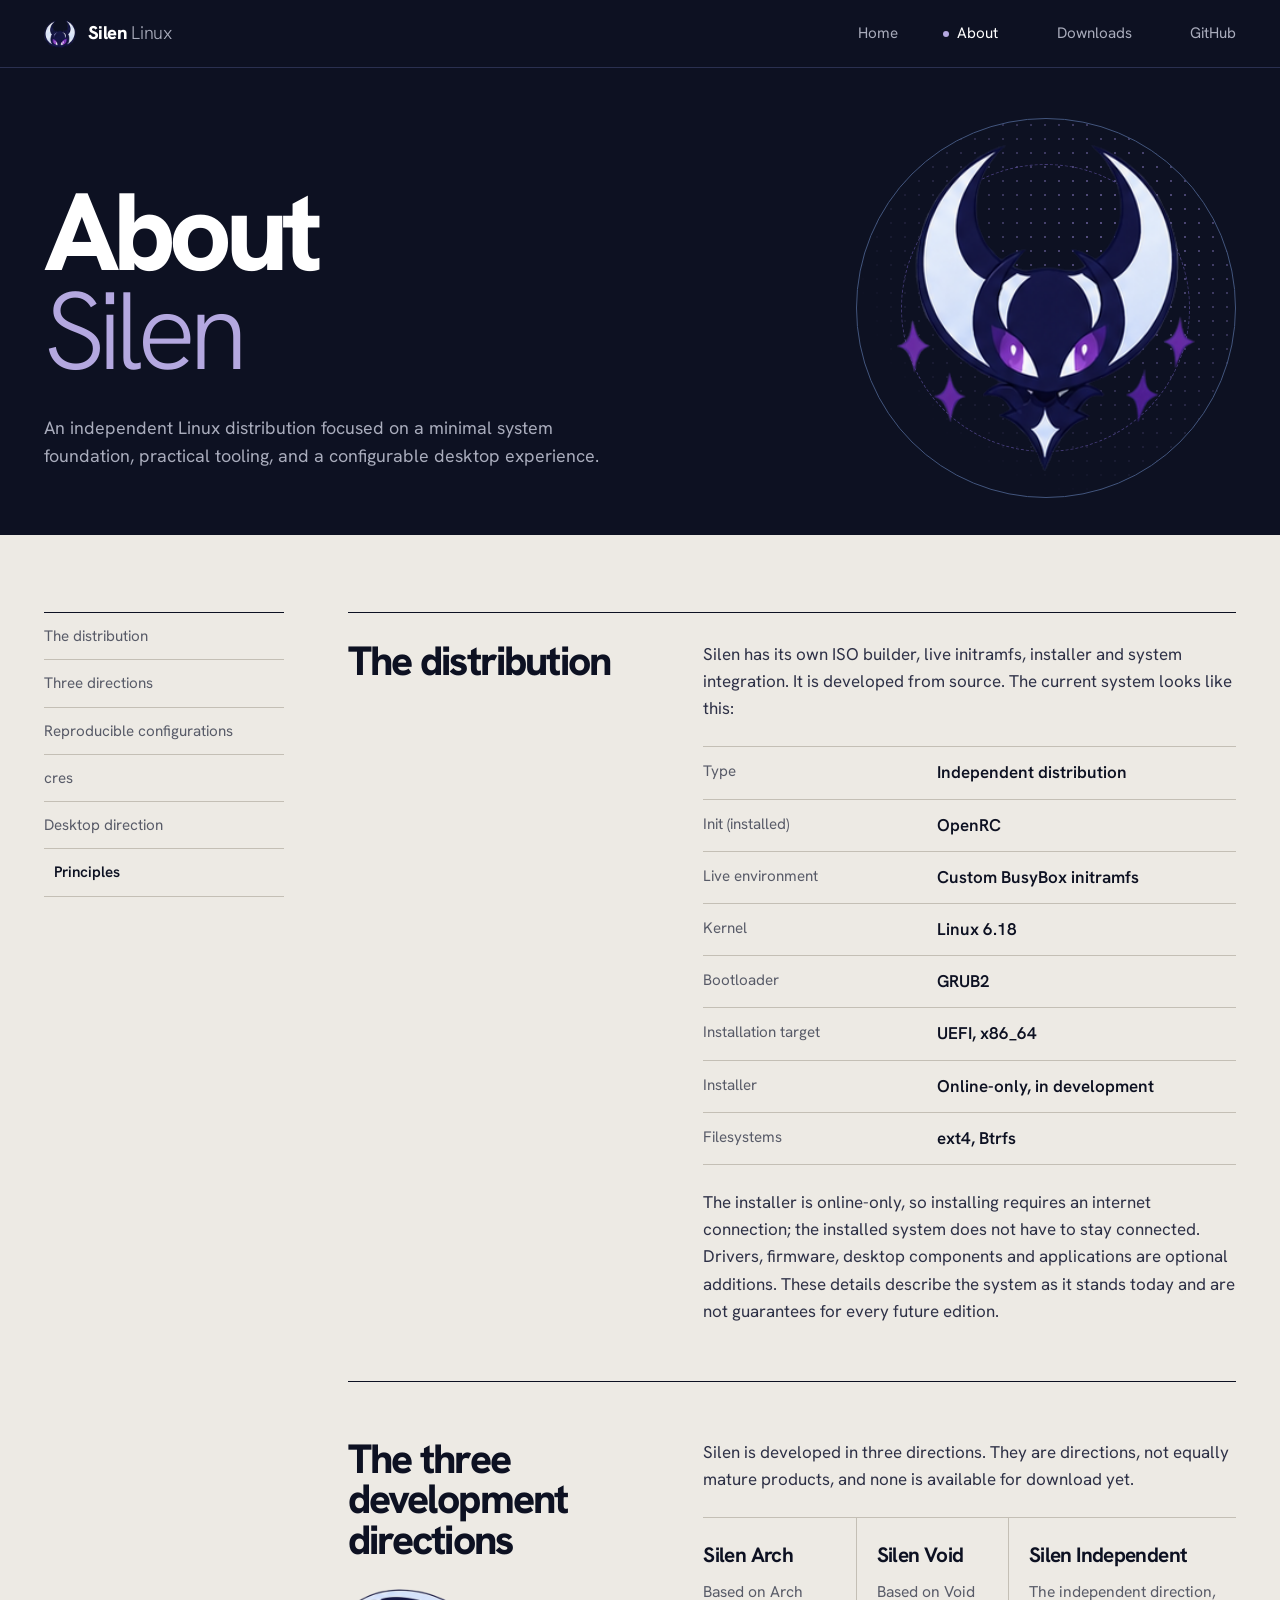
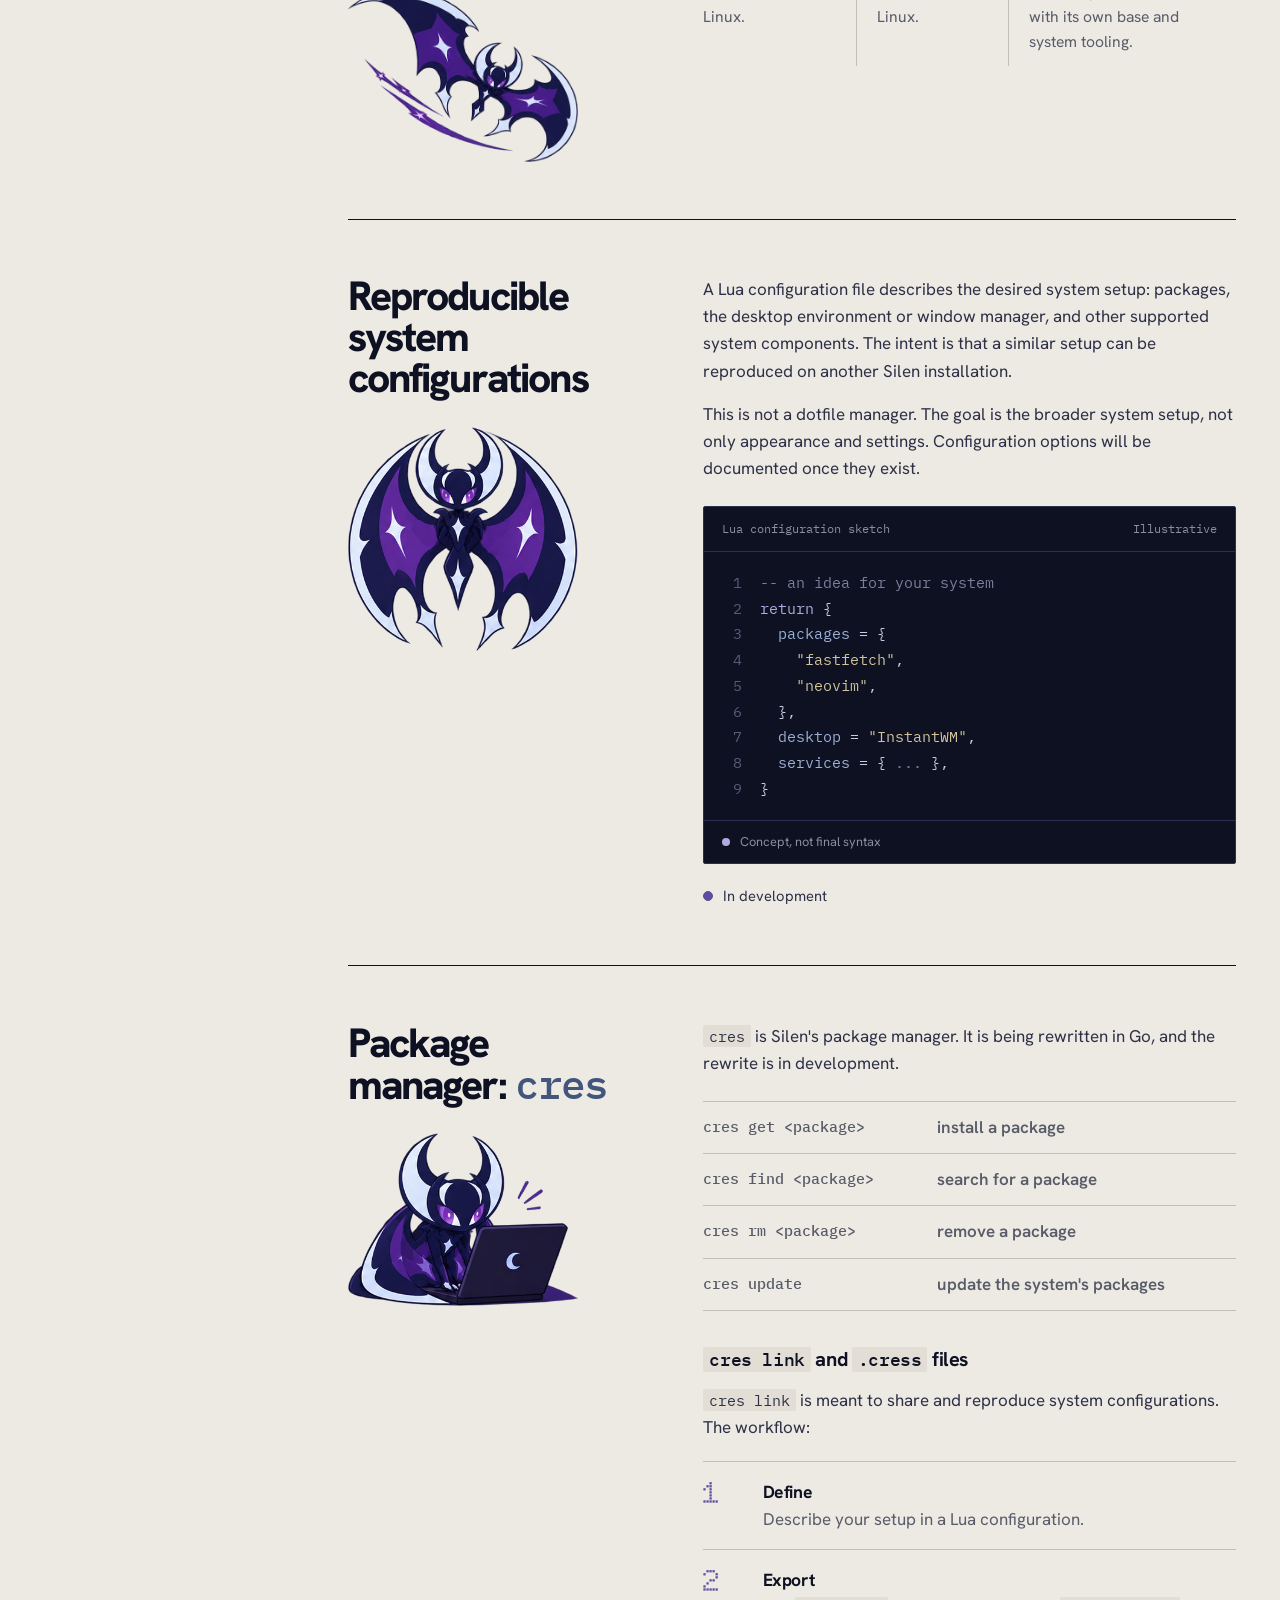
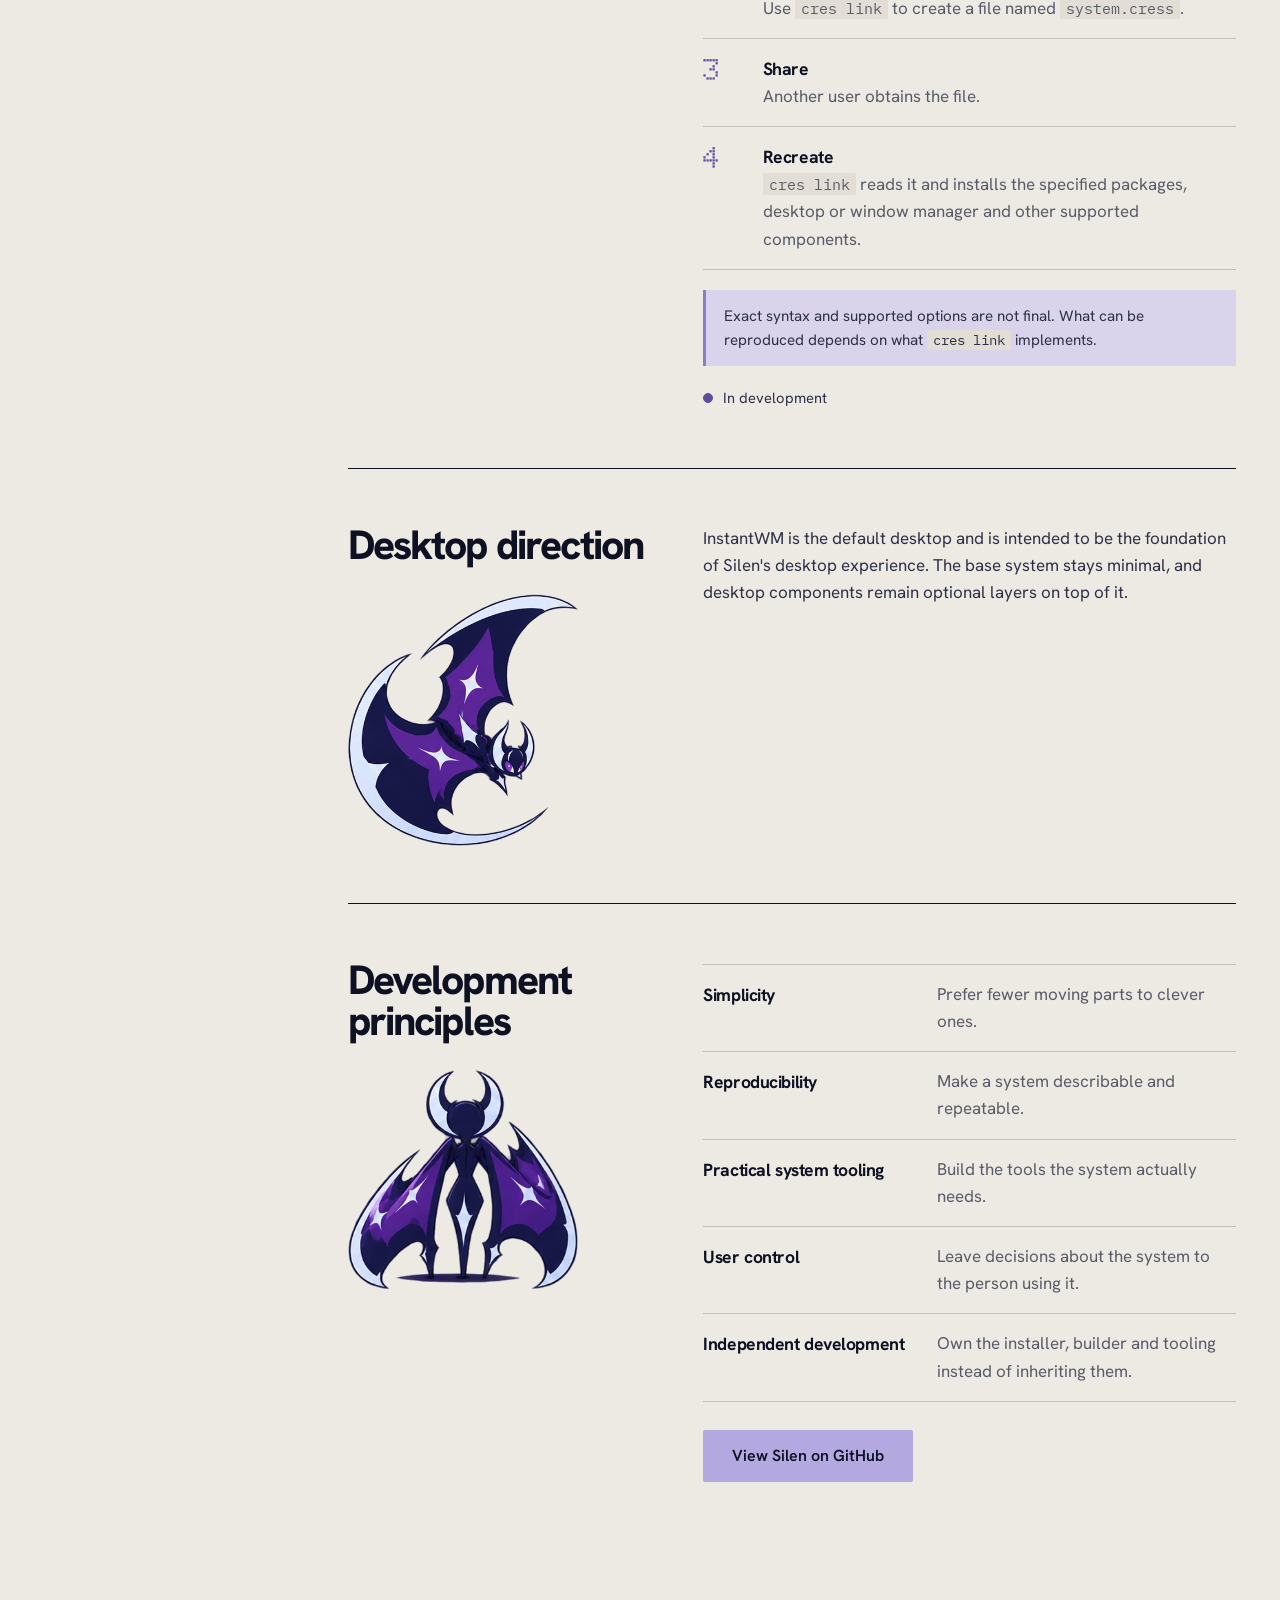
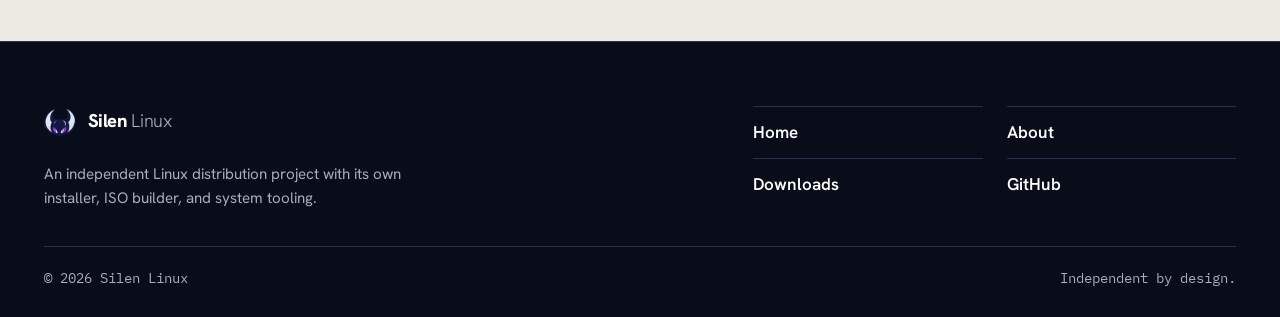
==== about.html @ 862bee8c "Initial commit: Silen Linux website" ====
<!DOCTYPE html>
<html lang="en">
<head>
<meta charset="utf-8">
<meta name="viewport" content="width=device-width, initial-scale=1">
<title>About: Silen Linux</title>
<meta name="description" content="About Silen Linux: an independent distribution with a minimal base, OpenRC, an online installer and the cres package manager.">
<meta name="theme-color" content="#0d1122">
<link rel="icon" type="image/png" href="assets/favicon.png">
<link rel="preload" href="assets/fonts/hanken-grotesk-latin-wght-normal.woff2" as="font" type="font/woff2" crossorigin>
<link rel="stylesheet" href="css/style.css">
</head>
<body>
<a class="skip" href="#main">Skip to content</a>
<header class="site-header">
  <div class="nav">
    <a class="brand" href="index.html"><img src="assets/mascots/logo.png" alt="" width="32" height="32"><span>Silen<span class="brand-light"> Linux</span></span></a>
    <nav aria-label="Main">
      <ul class="nav-links" id="nav-links">
        <li><a href="index.html">Home</a></li>
        <li><a href="about.html" aria-current="page">About</a></li>
        <li><a href="downloads.html">Downloads</a></li>
        <li><a href="https://github.com/Cgtlpa/SilenLinux" class="ext" target="_blank" rel="noopener noreferrer">GitHub</a></li>
      </ul>
    </nav>
    <button class="menu-btn" type="button" aria-expanded="false" aria-controls="nav-links" aria-label="Open main menu"><span></span><span></span><span></span></button>
  </div>
</header>
<main id="main" class="light">
  <div class="page-head on-dark">
    <div class="ph-grid">
      <div class="ph-copy">
        <h1>About<span>Silen</span></h1>
        <p>An independent Linux distribution focused on a minimal system foundation, practical tooling, and a configurable desktop experience.</p>
      </div>
      <div class="ph-art"><div class="moon" aria-hidden="true"><span class="moon-dots dotfield"></span><span class="moon-ring"></span><span class="moon-ring r2"></span></div><img src="assets/mascots/head.png" width="260" height="285" alt="Close-up of the Silen mascot surrounded by violet sparkles"></div>
    </div>
  </div>
  <div class="about-layout">
    <nav class="toc" aria-label="On this page">
      <a href="#distribution">The distribution</a><a href="#directions">Three directions</a><a href="#config">Reproducible configurations</a><a href="#cres">cres</a><a href="#desktop">Desktop direction</a><a href="#principles">Principles</a>
    </nav>
    <div class="article">
      <section id="distribution">
        <div class="sec-side"><h2>The distribution</h2></div>
        <div class="sec-body">
          <p>Silen has its own ISO builder, live initramfs, installer and system integration. It is developed from source. The current system looks like this:</p>
          <ul class="specs">
            <li><span>Type</span><span>Independent distribution</span></li>
            <li><span>Init (installed)</span><span>OpenRC</span></li>
            <li><span>Live environment</span><span>Custom BusyBox initramfs</span></li>
            <li><span>Kernel</span><span>Linux 6.18</span></li>
            <li><span>Bootloader</span><span>GRUB2</span></li>
            <li><span>Installation target</span><span>UEFI, x86_64</span></li>
            <li><span>Installer</span><span>Online-only, in development</span></li>
            <li><span>Filesystems</span><span>ext4, Btrfs</span></li>
          </ul>
          <p>The installer is online-only, so installing requires an internet connection; the installed system does not have to stay connected. Drivers, firmware, desktop components and applications are optional additions. These details describe the system as it stands today and are not guarantees for every future edition.</p>
        </div>
      </section>

      <section id="directions">
        <div class="sec-side"><h2>The three development directions</h2><img class="art" src="assets/mascots/slash.png" width="529" height="398" alt="" loading="lazy"></div>
        <div class="sec-body">
          <p>Silen is developed in three directions. They are directions, not equally mature products, and none is available for download yet.</p>
          <div class="dirs">
            <div><h3>Silen Arch</h3><p>Based on Arch Linux.</p></div>
            <div><h3>Silen Void</h3><p>Based on Void Linux.</p></div>
            <div><h3>Silen Independent</h3><p>The independent direction, with its own base and system tooling.</p></div>
          </div>
        </div>
      </section>

      <section id="config">
        <div class="sec-side"><h2>Reproducible system configurations</h2><img class="art" src="assets/mascots/center.png" width="381" height="372" alt="The Silen mascot with wings open, facing forward" loading="lazy"></div>
        <div class="sec-body">
          <p>A Lua configuration file describes the desired system setup: packages, the desktop environment or window manager, and other supported system components. The intent is that a similar setup can be reproduced on another Silen installation.</p>
          <p>This is not a dotfile manager. The goal is the broader system setup, not only appearance and settings. Configuration options will be documented once they exist.</p>
          <figure class="doc " aria-label="Illustrative Lua configuration sketch">
  <figcaption class="doc-cap"><span>Lua configuration sketch</span><span>Illustrative</span></figcaption>
  <pre class="doc-code" tabindex="0"><code><span class="l"><span class="c">-- an idea for your system</span></span><span class="l"><span class="k">return</span> <span class="p">{</span></span><span class="l">  <span class="key">packages</span> <span class="p">= {</span></span><span class="l">    <span class="s">"fastfetch"</span><span class="p">,</span></span><span class="l">    <span class="s">"neovim"</span><span class="p">,</span></span><span class="l">  <span class="p">},</span></span><span class="l">  <span class="key">desktop</span> <span class="p">=</span> <span class="s">"InstantWM"</span><span class="p">,</span></span><span class="l">  <span class="key">services</span> <span class="p">= {</span> <span class="c">...</span> <span class="p">},</span></span><span class="l"><span class="p">}</span></span></code></pre>
  <div class="doc-foot"><i></i>Concept, not final syntax</div>
</figure>
          <p class="status active"><i></i>In development</p>
        </div>
      </section>

      <section id="cres">
        <div class="sec-side"><h2>Package manager: <span class="mono">cres</span></h2><img class="art" src="assets/mascots/laptop.png" width="390" height="292" alt="The Silen mascot typing on a laptop" loading="lazy"></div>
        <div class="sec-body">
          <p><code>cres</code> is Silen's package manager. It is being rewritten in Go, and the rewrite is in development.</p>
          <ul class="specs">
            <li><code>cres get &lt;package&gt;</code><span>install a package</span></li>
            <li><code>cres find &lt;package&gt;</code><span>search for a package</span></li>
            <li><code>cres rm &lt;package&gt;</code><span>remove a package</span></li>
            <li><code>cres update</code><span>update the system's packages</span></li>
          </ul>
          <h3><code>cres link</code> and <code>.cress</code> files</h3>
          <p><code>cres link</code> is meant to share and reproduce system configurations. The workflow:</p>
          <ol class="steps">
            <li><strong>Define</strong><span>Describe your setup in a Lua configuration.</span></li>
            <li><strong>Export</strong><span>Use <code>cres link</code> to create a file named <code>system.cress</code>.</span></li>
            <li><strong>Share</strong><span>Another user obtains the file.</span></li>
            <li><strong>Recreate</strong><span><code>cres link</code> reads it and installs the specified packages, desktop or window manager and other supported components.</span></li>
          </ol>
          <p class="note">Exact syntax and supported options are not final. What can be reproduced depends on what <code>cres link</code> implements.</p>
          <p class="status active"><i></i>In development</p>
        </div>
      </section>

      <section id="desktop">
        <div class="sec-side"><h2>Desktop direction</h2><img class="art" src="assets/mascots/flying.png" width="411" height="451" alt="The Silen mascot in flight" loading="lazy"></div>
        <div class="sec-body">
          <p>InstantWM is the default desktop and is intended to be the foundation of Silen's desktop experience. The base system stays minimal, and desktop components remain optional layers on top of it.</p>
        </div>
      </section>

      <section id="principles">
        <div class="sec-side"><h2>Development principles</h2><img class="art" src="assets/mascots/standing.png" width="334" height="318" alt="The Silen mascot standing with wings folded" loading="lazy"></div>
        <div class="sec-body">
          <ul class="principles">
            <li><strong>Simplicity</strong><span>Prefer fewer moving parts to clever ones.</span></li>
            <li><strong>Reproducibility</strong><span>Make a system describable and repeatable.</span></li>
            <li><strong>Practical system tooling</strong><span>Build the tools the system actually needs.</span></li>
            <li><strong>User control</strong><span>Leave decisions about the system to the person using it.</span></li>
            <li><strong>Independent development</strong><span>Own the installer, builder and tooling instead of inheriting them.</span></li>
          </ul>
          <div class="actions"><a class="btn btn-solid" href="https://github.com/Cgtlpa/SilenLinux" target="_blank" rel="noopener noreferrer">View Silen on GitHub</a></div>
        </div>
      </section>
    </div>
  </div>
</main>
<footer class="site-footer">
  <div class="foot">
    <div class="foot-id"><a class="brand" href="index.html"><img src="assets/mascots/logo.png" alt="" width="32" height="32"><span>Silen<span class="brand-light"> Linux</span></span></a><p>An independent Linux distribution project with its own installer, ISO builder, and system tooling.</p></div>
    <ul class="foot-nav" aria-label="Footer"><li><a href="index.html">Home</a></li><li><a href="about.html">About</a></li><li><a href="downloads.html">Downloads</a></li><li><a href="https://github.com/Cgtlpa/SilenLinux" target="_blank" rel="noopener noreferrer">GitHub</a></li></ul>
  </div>
  <div class="copy"><span>&copy; <span id="year">2026</span> Silen Linux</span><span>Independent by design.</span></div>
</footer>
<script src="js/main.js"></script>
</body>
</html>
---- css/style.css ----
/* Silen Linux: design system
   Swiss grid, dot-matrix details, tonal lavender surfaces, calm spacing. */

@font-face{font-family:"Hanken Grotesk";src:url("../assets/fonts/hanken-grotesk-latin-wght-normal.woff2") format("woff2");font-weight:100 900;font-style:normal;font-display:swap}
@font-face{font-family:"Doto";src:url("../assets/fonts/doto-latin-wght-normal.woff2") format("woff2");font-weight:100 900;font-style:normal;font-display:swap}
@font-face{font-family:"IBM Plex Mono";src:url("../assets/fonts/ibm-plex-mono-latin-400-normal.woff2") format("woff2");font-weight:400;font-style:normal;font-display:swap}
@font-face{font-family:"IBM Plex Mono";src:url("../assets/fonts/ibm-plex-mono-latin-500-normal.woff2") format("woff2");font-weight:500;font-style:normal;font-display:swap}

:root{
  --navy:#0D1122;
  --navy-2:#151B35;
  --navy-3:#1E2650;
  --graphite:#22242C;
  --graphite-2:#2D303A;
  --paper:#EDEAE4;
  --paper-2:#E2DED6;
  --lav:#B4A8E0;
  --lav-mid:#8B7DC6;
  --lav-deep:#5B4E9C;
  --lav-tint:#D9D4EC;
  --blue:#8398BF;
  --blue-deep:#42557D;
  --sand:#D2C49E;
  --grey:#8B8E9B;
  --soft-dark:#A9ACBC;
  --soft-light:#585B68;
  --line-d:#2A3050;
  --line-l:#C4BFB5;
  --pad:clamp(20px,3.4vw,56px);
  --head-h:68px;
  --font:"Hanken Grotesk","Helvetica Neue",Helvetica,"Segoe UI",Arial,sans-serif;
  --mono:"IBM Plex Mono",ui-monospace,"SF Mono",Menlo,Consolas,monospace;
  --dot:"Doto","IBM Plex Mono",monospace;
  --r:2px;
}

*,*::before,*::after{box-sizing:border-box}
html{-webkit-text-size-adjust:100%;scroll-behavior:smooth;scroll-padding-top:calc(var(--head-h) + 16px)}
html.menu-open{overflow:hidden}
body{margin:0;background:var(--paper);color:var(--navy);font-family:var(--font);font-size:1.0625rem;line-height:1.6;overflow-x:hidden;-webkit-font-smoothing:antialiased}
img{display:block;max-width:100%;height:auto}
h1,h2,h3,p,ul,ol,dl,dd,figure{margin:0}
ul,ol{padding:0;list-style:none}
a{color:inherit}
code{font-family:var(--mono);font-size:.9em}
:focus-visible{outline:2px solid var(--lav-mid);outline-offset:3px}
.on-dark :focus-visible,.site-header :focus-visible,.site-footer :focus-visible{outline-color:var(--lav)}
.skip{position:absolute;left:var(--pad);top:-80px;background:var(--lav);color:var(--navy);padding:10px 16px;z-index:100;text-decoration:none;font-weight:600}
.skip:focus{top:12px}

/* Header */
.site-header{position:sticky;top:0;z-index:50;height:var(--head-h);background:var(--navy);color:#fff;border-bottom:1px solid var(--line-d)}
.nav{height:100%;display:flex;align-items:center;justify-content:space-between;padding-inline:var(--pad)}
.brand{display:inline-flex;align-items:center;gap:12px;text-decoration:none;font-weight:800;font-size:1.15rem;letter-spacing:-.02em;color:#fff}
.brand img{width:32px;height:32px}
.brand-light{font-weight:300;color:var(--soft-dark)}
.nav-links{display:flex;align-items:center;gap:clamp(28px,4.6vw,76px)}
.nav-links a{position:relative;display:inline-block;padding:8px 0;text-decoration:none;font-size:.95rem;color:var(--soft-dark);transition:color .2s}
.nav-links a:hover{color:#fff}
.nav-links a[aria-current="page"]{color:#fff}
.nav-links a[aria-current="page"]::before{content:"";position:absolute;left:-14px;top:50%;width:6px;height:6px;margin-top:-3px;border-radius:50%;background:var(--lav)}
.menu-btn{display:none;position:relative;width:48px;height:48px;margin-right:-12px;padding:0;border:0;background:none;color:#fff;cursor:pointer}
.menu-btn span{position:absolute;left:12px;right:12px;height:2px;background:currentColor;transition:transform .25s,opacity .2s,top .25s}
.menu-btn span:nth-child(1){top:16px}
.menu-btn span:nth-child(2){top:23px}
.menu-btn span:nth-child(3){top:30px}
.menu-open .menu-btn span:nth-child(1){top:23px;transform:rotate(45deg)}
.menu-open .menu-btn span:nth-child(2){opacity:0}
.menu-open .menu-btn span:nth-child(3){top:23px;transform:rotate(-45deg)}

/* Shared type and controls */
.wrap{padding-inline:var(--pad)}
.label{font-family:var(--mono);font-size:.8rem;letter-spacing:.02em;color:var(--soft-light)}
.on-dark .label{color:var(--soft-dark)}
.btn{display:inline-flex;align-items:center;justify-content:center;min-height:52px;padding:0 28px;border:1px solid transparent;border-radius:var(--r);font:600 1rem/1 var(--font);text-decoration:none;cursor:pointer;transition:background .2s,color .2s,border-color .2s}
.btn-solid{background:var(--lav);color:var(--navy)}
.btn-solid:hover{background:#fff}
.btn-line{border-color:var(--navy);color:var(--navy);background:transparent}
.btn-line:hover{background:var(--navy);color:#fff}
.on-dark .btn-line{border-color:var(--soft-dark);color:#fff}
.on-dark .btn-line:hover{background:#fff;color:var(--navy);border-color:#fff}
.btn[disabled]{cursor:not-allowed;border-color:var(--grey);color:var(--grey);background:transparent}
.link{display:inline-block;padding:14px 0;color:inherit;text-decoration:none;font-weight:600;background:linear-gradient(currentColor,currentColor) 0 calc(100% - 10px)/100% 1px no-repeat;transition:background-size .25s,color .2s}
.link:hover{background-size:0 1px;color:var(--lav)}
.light .link:hover{color:var(--lav-deep)}
.status{display:inline-flex;align-items:center;gap:10px;font-size:.92rem}
.status i{width:10px;height:10px;flex:none;border-radius:50%;border:1.5px solid currentColor}
.status.active i{background:var(--lav-deep);border-color:var(--lav-deep)}
.on-dark .status.active i{background:var(--lav);border-color:var(--lav)}
.dotfield{background-image:radial-gradient(currentColor 1.1px,transparent 1.4px);background-size:14px 14px}

/* Hero */
.hero{background:var(--navy);color:#fff;position:relative;overflow:hidden}
.hero-grid{display:grid;grid-template-columns:repeat(12,minmax(0,1fr));column-gap:24px;padding:clamp(36px,5vw,72px) var(--pad) clamp(28px,3vw,48px);min-height:calc(100svh - var(--head-h) - 150px)}
.hero-copy{grid-column:1 / span 7;grid-row:1;position:relative;z-index:2;align-self:center}
.hero-tag{display:flex;align-items:center;gap:12px;margin-bottom:clamp(20px,3vw,40px);font-family:var(--mono);font-size:.82rem;color:var(--soft-dark)}
.hero-tag .dot{width:8px;height:8px;border-radius:50%;background:var(--lav)}
.hero h1{font-weight:800;line-height:.9;letter-spacing:-.055em;font-size:clamp(2.35rem,11.2vw,3.6rem)}
.hero h1 span{display:block}
.h-b{font-weight:300;color:var(--lav)}
.h-c{color:#fff;margin-top:.05em}
.hero-lead{max-width:34rem;margin-top:clamp(22px,3vw,40px);font-size:clamp(1.05rem,1.4vw,1.25rem);line-height:1.55;color:var(--soft-dark)}
.hero-actions{display:flex;flex-wrap:wrap;align-items:center;gap:8px 32px;margin-top:clamp(22px,2.6vw,36px)}
.hero-art{grid-column:7 / span 6;grid-row:1;position:relative;align-self:center;display:grid;place-items:center;min-height:clamp(260px,38vw,600px)}
.moon{position:absolute;width:min(92%,640px);aspect-ratio:1;border-radius:50%;color:var(--lav-mid)}
.moon-dots{position:absolute;inset:0;border-radius:50%;opacity:.55;-webkit-mask-image:radial-gradient(circle at 70% 30%,#000 10%,transparent 72%);mask-image:radial-gradient(circle at 70% 30%,#000 10%,transparent 72%)}
.moon-ring{position:absolute;inset:0;border-radius:50%;border:1px solid var(--blue-deep)}
.moon-ring.r2{inset:12%;border-color:var(--lav-deep);border-style:dashed;opacity:.7}
.hero-mascot{position:relative;width:min(88%,610px);height:auto}
.hero-caption{position:absolute;right:0;bottom:0;text-align:right;font-family:var(--mono);font-size:.78rem;line-height:1.5;color:var(--soft-dark)}
.spec-strip{display:grid;grid-template-columns:repeat(3,minmax(0,1fr));margin:0 var(--pad);border-top:1px solid var(--line-d)}
.spec-strip div{padding:18px 16px 20px 0;border-bottom:1px solid var(--line-d)}
.spec-strip dt{font-family:var(--mono);font-size:.76rem;color:var(--grey)}
.spec-strip dd{margin-top:4px;font-size:clamp(1.15rem,1.9vw,1.6rem);font-weight:700;letter-spacing:-.025em}
.hero-note{padding:18px var(--pad) 28px;font-size:.92rem;color:var(--soft-dark)}

@media (min-width:900px){
  .hero h1{font-size:clamp(3.6rem,7.6vw,9.6rem)}
  .spec-strip{grid-template-columns:repeat(6,minmax(0,1fr))}
  .spec-strip div{border-bottom:0;padding:22px 16px 24px 0}
  .spec-strip div + div{padding-left:20px;border-left:1px solid var(--line-d)}
  .hero-note{padding-top:0}
}
@media (max-width:899px){
  .hero-grid{display:block;min-height:0}
  .hero-art{margin-top:28px;min-height:0;aspect-ratio:1 / .86}
  .hero-mascot{width:96%}
}
@media (prefers-reduced-motion:no-preference){
  .hero h1 span{animation:rise .9s cubic-bezier(.2,.7,.2,1) both}
  .h-b{animation-delay:.12s!important}
  .h-c{animation-delay:.24s!important}
  .hero-mascot{animation:settle 1.2s cubic-bezier(.2,.7,.2,1) .15s both}
  .moon{animation:fade 1.4s ease .1s both}
  @keyframes rise{from{opacity:0;transform:translateY(.25em)}to{opacity:1;transform:none}}
  @keyframes settle{from{opacity:0;transform:translateY(18px) rotate(-1.5deg)}to{opacity:1;transform:none}}
  @keyframes fade{from{opacity:0}to{opacity:1}}
}

/* Overview (asymmetric parts) */
.overview{padding:clamp(64px,9vw,140px) var(--pad) clamp(56px,7vw,110px)}
.ov-head{display:grid;grid-template-columns:repeat(12,minmax(0,1fr));column-gap:24px;row-gap:24px;align-items:end;margin-bottom:clamp(40px,6vw,88px)}
.ov-head h2{grid-column:1 / span 8;font-size:clamp(2.4rem,7vw,7.2rem);line-height:.92;letter-spacing:-.05em;font-weight:800}
.ov-head h2 em{display:block;font-style:normal;font-weight:300;color:var(--lav-deep)}
.ov-head p{grid-column:9 / span 4;max-width:28rem;color:var(--soft-light);font-size:1.05rem}
.parts{display:grid;grid-template-columns:repeat(12,minmax(0,1fr));gap:clamp(12px,1.4vw,20px)}
.part{position:relative;border-radius:var(--r);overflow:hidden}
.part h3{font-weight:800;letter-spacing:-.04em;line-height:1}
.part-tag{font-family:var(--mono);font-size:.8rem}

/* Foundation: open, ruled, on paper */
.p-foundation{grid-column:1 / span 8;display:grid;grid-template-columns:minmax(0,1.25fr) minmax(0,1fr);gap:24px;padding:28px 0 0;border-top:3px solid var(--navy)}
.p-foundation h3{font-size:clamp(2rem,4.4vw,4.4rem);margin:18px 0 20px}
.p-foundation p{color:var(--soft-light);max-width:30rem}
.p-foundation ul{margin-top:28px;border-top:1px solid var(--line-l)}
.p-foundation li{padding:10px 0;border-bottom:1px solid var(--line-l);font-weight:600;font-size:.98rem}
.p-foundation img{align-self:end;justify-self:end;width:min(100%,360px)}
/* OpenRC: deep navy, typographic */
.p-openrc{grid-column:9 / span 4;background:var(--navy);color:#fff;padding:28px;display:flex;flex-direction:column;justify-content:space-between;gap:36px;min-height:420px}
.p-openrc .part-tag{color:var(--soft-dark)}
.p-openrc .big{font-size:clamp(2.6rem,5.2vw,5.6rem);font-weight:800;letter-spacing:-.06em;line-height:.9;color:var(--lav)}
.p-openrc .big small{display:block;margin-top:14px;font-size:clamp(1rem,1.4vw,1.35rem);font-weight:300;letter-spacing:-.01em;color:#fff}
.p-openrc p{color:var(--soft-dark);font-size:.98rem}
.chips{display:flex;flex-wrap:wrap;gap:8px;margin-top:18px}
.chips span{padding:4px 10px;border:1px solid var(--line-d);border-radius:var(--r);font-family:var(--mono);font-size:.76rem;color:var(--soft-dark)}
/* cres: graphite, split */
.p-cres{grid-column:1 / -1;background:var(--graphite);color:#fff;display:grid;grid-template-columns:repeat(12,minmax(0,1fr));column-gap:24px;padding:clamp(24px,3.6vw,56px)}
.p-cres .cres-copy{grid-column:1 / span 5}
.p-cres .part-tag{color:var(--soft-dark)}
.p-cres .word{display:block;margin:18px 0 12px;font-family:var(--mono);font-weight:500;font-size:clamp(4rem,11vw,10.5rem);letter-spacing:-.07em;line-height:.85;color:var(--blue)}
.p-cres h3{font-size:clamp(1.4rem,2.2vw,2rem);letter-spacing:-.03em}
.p-cres p{margin-top:12px;color:var(--soft-dark);max-width:26rem}
.p-cres .cres-doc{grid-column:7 / span 6;align-self:end}
/* Lua: tonal lavender with code doc */
.p-lua{grid-column:1 / -1;background:var(--lav-tint);display:grid;grid-template-columns:repeat(12,minmax(0,1fr));column-gap:24px;row-gap:28px;padding:clamp(24px,3.6vw,56px);align-items:center}
.p-lua .lua-doc{grid-column:1 / span 6}
.p-lua .lua-copy{grid-column:8 / span 5;position:relative}
.p-lua .part-tag{color:var(--lav-deep)}
.p-lua h3{font-size:clamp(1.9rem,3.8vw,3.8rem);margin:16px 0 18px}
.p-lua p{color:#3C3F55}
.p-lua .fine{margin-top:20px;font-size:.88rem;color:var(--soft-light)}
.p-lua .actions{margin-top:20px}
/* InstantWM: paper-2, layered diagram */
.p-desktop{grid-column:1 / -1;background:var(--paper-2);border:1px solid var(--line-l);display:grid;grid-template-columns:repeat(12,minmax(0,1fr));column-gap:24px;row-gap:32px;padding:clamp(24px,3.6vw,56px)}
.p-desktop .dt-copy{grid-column:1 / span 7}
.p-desktop .part-tag{color:var(--soft-light)}
.p-desktop .word{display:block;margin:14px 0 22px;font-size:clamp(3rem,9.4vw,9.4rem);font-weight:800;letter-spacing:-.065em;line-height:.88}
.p-desktop .word span{font-weight:300;color:var(--blue-deep)}
.p-desktop p{max-width:32rem;color:var(--soft-light)}
.layers{grid-column:9 / span 4;align-self:end;display:grid;gap:8px;font-size:.88rem}
.layers div{padding:14px 16px;border-radius:var(--r)}
.layers .l-opt{border:1.5px dashed var(--blue-deep);color:var(--blue-deep);min-height:64px;display:flex;align-items:center}
.layers .l-wm{background:var(--blue-deep);color:#fff;min-height:84px;display:flex;align-items:center;font-weight:700;font-size:1.05rem}
.layers .l-base{background:var(--navy);color:#fff;min-height:120px;display:flex;align-items:flex-end}

@media (max-width:1000px){
  .ov-head h2{grid-column:1 / -1}
  .ov-head p{grid-column:1 / -1}
  .p-foundation,.p-openrc{grid-column:1 / -1}
  .p-openrc{min-height:0}
  .p-cres .cres-copy,.p-cres .cres-doc{grid-column:1 / -1}
  .p-cres .cres-doc{margin-top:32px}
  .p-lua .lua-doc,.p-lua .lua-copy{grid-column:1 / -1}
  .p-lua .lua-copy{order:-1}
  .p-desktop .dt-copy,.layers{grid-column:1 / -1}
}
@media (max-width:620px){
  .p-foundation{grid-template-columns:1fr}
  .p-foundation img{justify-self:center;width:min(78%,300px)}
}

/* Documentation previews (code, commands) */
.doc{background:var(--navy);color:#E8E9F2;border:1px solid var(--line-d);border-radius:var(--r);min-width:0}
.doc-cap{display:flex;flex-wrap:wrap;justify-content:space-between;gap:4px 16px;padding:12px 18px;border-bottom:1px solid var(--line-d);font-family:var(--mono);font-size:.76rem;color:var(--grey)}
.doc-code{margin:0;padding:18px 0;overflow-x:auto;counter-reset:ln;font-family:var(--mono);font-size:clamp(.78rem,2.9vw,.92rem);line-height:1.75;tab-size:2}
.doc-code code{display:block;font-size:inherit;min-width:max-content}
.doc-code .l{display:block;position:relative;padding:0 18px 0 56px;white-space:pre}
.doc-code .l::before{counter-increment:ln;content:counter(ln);position:absolute;left:0;width:38px;text-align:right;color:#565B7A;user-select:none}
.c{color:#7A7F9C}.k{color:var(--lav)}.key{color:#9DB0D6}.s{color:var(--sand)}.p{color:#C9CBE0}
.doc-foot{display:flex;align-items:center;gap:10px;padding:11px 18px;border-top:1px solid var(--line-d);font-size:.8rem;color:var(--grey)}
.doc-foot i{width:8px;height:8px;border-radius:50%;background:var(--lav)}
.cmds{counter-reset:ln;font-family:var(--mono);font-size:clamp(.8rem,2.9vw,.92rem)}
.cmds li{counter-increment:ln;display:grid;grid-template-columns:2.2rem minmax(0,1.25fr) minmax(0,1fr);gap:4px 14px;padding:13px 18px;border-bottom:1px solid var(--line-d);line-height:1.5}
.cmds li:last-child{border-bottom:0}
.cmds li::before{content:counter(ln);color:#565B7A;text-align:right}
.cmds .cmd{color:#fff;overflow-wrap:anywhere}
.cmds .cmd b{font-weight:500;color:var(--blue)}
.cmds .cmd em{font-style:normal;color:var(--sand)}
.cmds .what{color:var(--grey);font-family:var(--font)}
@media (max-width:520px){
  .cmds li{grid-template-columns:2rem minmax(0,1fr)}
  .cmds .what{grid-column:2}
}

/* Roadmap */
.roadmap{padding:clamp(60px,8vw,128px) var(--pad);border-top:1px solid var(--line-l)}
.rm-head{display:grid;grid-template-columns:repeat(12,minmax(0,1fr));column-gap:24px;row-gap:20px;align-items:end;margin-bottom:clamp(32px,5vw,72px)}
.rm-head h2{grid-column:1 / span 7;font-size:clamp(2.6rem,7.4vw,7.6rem);line-height:.9;letter-spacing:-.055em;font-weight:800}
.rm-head p{grid-column:9 / span 4;color:var(--soft-light)}
.road{border-top:1px solid var(--navy)}
.road-item{display:grid;grid-template-columns:repeat(12,minmax(0,1fr));column-gap:24px;row-gap:12px;align-items:start;padding:clamp(22px,3vw,40px) 0;border-bottom:1px solid var(--line-l)}
.road-n{grid-column:1 / span 2;font-family:var(--dot);font-weight:700;font-size:clamp(3rem,7.5vw,7rem);line-height:.8;color:var(--lav-deep)}
.road-main{grid-column:3 / span 5}
.road-main h3{font-size:clamp(1.5rem,2.8vw,2.7rem);letter-spacing:-.04em;line-height:1.02;font-weight:800;margin-bottom:14px}
.road-main h3 code{font-weight:500;letter-spacing:-.04em}
.road-text{grid-column:9 / span 4;color:var(--soft-light)}
.road-text a{display:inline-block;margin-top:10px;font-weight:600;color:var(--navy)}
.road-item:nth-child(even) .road-main{grid-column:4 / span 5}
.road-item:nth-child(even) .road-n{grid-column:2 / span 2}
@media (max-width:900px){
  .rm-head h2,.rm-head p{grid-column:1 / -1}
  .road-n{grid-column:1 / span 3!important;font-size:clamp(2.6rem,12vw,4.5rem)}
  .road-main{grid-column:4 / -1!important}
  .road-text{grid-column:4 / -1}
}

/* Closing */
.closing{background:var(--navy);color:#fff;position:relative;overflow:hidden}
.closing-grid{display:grid;grid-template-columns:repeat(12,minmax(0,1fr));column-gap:24px;padding:clamp(64px,9vw,140px) var(--pad) 0;align-items:end}
.closing-copy{grid-column:1 / span 8;padding-bottom:clamp(48px,7vw,110px);position:relative;z-index:2}
.closing h2{font-size:clamp(2.5rem,6.2vw,6.8rem);line-height:.92;letter-spacing:-.055em;font-weight:800}
.closing h2 span{display:block;font-weight:300;color:var(--lav)}
.closing-copy p{max-width:32rem;margin-top:clamp(20px,2.6vw,36px);color:var(--soft-dark);font-size:1.1rem}
.closing-actions{display:flex;flex-wrap:wrap;align-items:center;gap:8px 32px;margin-top:28px}
.closing-art{grid-column:9 / span 4;position:relative;display:grid;place-items:end center}
.closing-art .dotfield{position:absolute;left:-10%;right:-10%;bottom:0;height:78%;color:var(--lav-mid);opacity:.5;border-radius:50% 50% 0 0;-webkit-mask-image:radial-gradient(ellipse at 50% 100%,#000 20%,transparent 72%);mask-image:radial-gradient(ellipse at 50% 100%,#000 20%,transparent 72%)}
.closing-art img{position:relative;width:min(100%,330px)}
.closing-stamp{position:absolute;right:var(--pad);top:clamp(24px,3vw,44px);font-family:var(--dot);font-weight:600;font-size:1.05rem;color:var(--lav-mid);text-align:right;line-height:1.2}
@media (max-width:900px){
  .closing-copy,.closing-art{grid-column:1 / -1}
  .closing-art{margin-top:8px}
  .closing-stamp{display:none}
}

/* Footer */
.site-footer{background:#090C19;color:var(--soft-dark);border-top:1px solid var(--line-d)}
.foot{display:grid;grid-template-columns:repeat(12,minmax(0,1fr));column-gap:24px;row-gap:32px;padding:clamp(40px,5vw,72px) var(--pad) 36px}
.foot-id{grid-column:1 / span 5}
.foot-id p{margin-top:16px;max-width:26rem;font-size:.95rem}
.foot-nav{grid-column:8 / span 5;display:grid;grid-template-columns:repeat(2,minmax(0,1fr));gap:0 24px;align-content:start}
.foot-nav li{border-top:1px solid var(--line-d)}
.foot-nav a{display:block;padding:12px 0;text-decoration:none;color:#fff;font-weight:600}
.foot-nav a:hover{color:var(--lav)}
.copy{display:flex;flex-wrap:wrap;justify-content:space-between;gap:8px 24px;margin:0 var(--pad);padding:20px 0 28px;border-top:1px solid var(--line-d);font-size:.86rem;font-family:var(--mono)}
@media (max-width:900px){
  .foot-id,.foot-nav{grid-column:1 / -1}
}

/* Page heads (About, Downloads) */
.page-head{background:var(--navy);color:#fff;position:relative;overflow:hidden}
.ph-grid{display:grid;grid-template-columns:repeat(12,minmax(0,1fr));column-gap:24px;row-gap:28px;align-items:end;padding:clamp(40px,6vw,96px) var(--pad) clamp(36px,5vw,72px)}
.ph-copy{grid-column:1 / span 8;position:relative;z-index:2}
.ph-copy h1{font-size:clamp(2.7rem,10.4vw,3.4rem);line-height:.9;letter-spacing:-.06em;font-weight:800}
.ph-copy h1 span{display:block;font-weight:300;color:var(--lav)}
.ph-copy p{max-width:36rem;margin-top:clamp(20px,2.6vw,36px);color:var(--soft-dark);font-size:clamp(1.05rem,1.4vw,1.25rem)}
.ph-art{grid-column:9 / span 4;position:relative;display:grid;place-items:center;min-height:240px}
.ph-art .moon{width:min(100%,380px)}
.ph-art img{position:relative;width:min(78%,300px)}
@media (min-width:900px){.ph-copy h1{font-size:clamp(3.4rem,8.6vw,9rem)}}
@media (max-width:900px){
  .ph-copy,.ph-art{grid-column:1 / -1}
  .ph-art{min-height:0;justify-items:end}
  .ph-art .moon{display:none}
  .ph-art img{width:min(46%,210px)}
}

/* About */
.about-layout{display:grid;grid-template-columns:minmax(190px,240px) minmax(0,1fr);gap:clamp(24px,5vw,96px);padding:clamp(40px,6vw,96px) var(--pad) clamp(56px,8vw,120px)}
.toc{position:sticky;top:calc(var(--head-h) + 28px);align-self:start;border-top:1px solid var(--navy)}
.toc a{display:block;padding:11px 0;border-bottom:1px solid var(--line-l);text-decoration:none;font-size:.95rem;color:var(--soft-light);transition:color .2s,padding .2s}
.toc a:hover,.toc a.on{color:var(--navy);padding-left:10px;font-weight:600}
.article section{display:grid;grid-template-columns:minmax(0,4fr) minmax(0,7fr);column-gap:clamp(24px,4vw,72px);row-gap:20px;padding:clamp(32px,4.4vw,64px) 0;border-top:1px solid var(--navy)}
.article section:first-child{padding-top:28px}
.sec-side{display:flex;flex-direction:column;gap:28px}
.article h2{font-size:clamp(1.8rem,3.2vw,3.2rem);line-height:1;letter-spacing:-.045em;font-weight:800}
.article h2 .mono{font-family:var(--mono);font-weight:500;letter-spacing:-.05em;color:var(--blue-deep)}
.article h3{font-size:1.25rem;letter-spacing:-.02em;margin:32px 0 12px}
.article h3 code{font-weight:500}
.sec-body{min-width:0}
.sec-body > p{max-width:42rem;color:#2D3046}
.sec-body > p + p{margin-top:16px}
.article .art{width:min(100%,230px)}
.article code{background:var(--paper-2);padding:1px 6px;border-radius:var(--r)}
.specs{margin:24px 0;border-top:1px solid var(--line-l)}
.specs li{display:grid;grid-template-columns:minmax(0,5fr) minmax(0,7fr);gap:6px 20px;padding:12px 0;border-bottom:1px solid var(--line-l)}
.specs li > :first-child{color:var(--soft-light);font-size:.95rem}
.specs li > :last-child{font-weight:600}
.specs code{background:none;padding:0;font-weight:500;color:var(--navy)}
.specs li > code + span{font-weight:400;color:var(--soft-light)}
.dirs{display:grid;grid-template-columns:1fr 1fr 1.5fr;margin-top:24px;border-top:1px solid var(--line-l)}
.dirs div{padding:20px 20px 12px 0}
.dirs div + div{padding-left:20px;border-left:1px solid var(--line-l)}
.dirs h3{margin:0 0 8px;font-size:1.3rem;letter-spacing:-.03em}
.dirs p{color:var(--soft-light);font-size:.98rem}
.steps{counter-reset:st;margin:20px 0;border-top:1px solid var(--line-l)}
.steps li{counter-increment:st;display:grid;grid-template-columns:3.2rem minmax(0,1fr);column-gap:8px;padding:16px 0;border-bottom:1px solid var(--line-l)}
.steps li::before{content:counter(st);grid-row:1 / span 2;font-family:var(--dot);font-weight:700;font-size:1.9rem;line-height:1;color:var(--lav-deep)}
.steps strong{font-size:1.1rem;letter-spacing:-.02em}
.steps span{color:var(--soft-light)}
.note{padding:14px 18px;border-left:3px solid var(--lav-mid);background:var(--lav-tint);color:#2D3046;font-size:.95rem}
.sec-body .status{margin-top:20px}
.sec-body .doc{margin:24px 0 0;background:var(--navy)}
.sec-body .doc code{background:none;padding:0;color:inherit}
.principles{margin-top:4px;border-top:1px solid var(--line-l)}
.principles li{display:grid;grid-template-columns:minmax(0,5fr) minmax(0,7fr);gap:4px 20px;padding:16px 0;border-bottom:1px solid var(--line-l)}
.principles strong{font-size:1.1rem;letter-spacing:-.025em}
.principles span{color:var(--soft-light)}
.actions{margin-top:28px}
@media (max-width:1000px){
  .about-layout{grid-template-columns:1fr}
  .toc{position:static;display:flex;flex-wrap:wrap;gap:0 22px;border-top:0}
  .toc a{padding:8px 0;border-bottom:0;text-decoration:underline;text-underline-offset:4px}
  .toc a:hover,.toc a.on{padding-left:0}
  .article section{grid-template-columns:1fr}
  .sec-side{flex-direction:row;align-items:flex-end;justify-content:space-between}
  .article .art{width:min(36%,150px);flex:none}
}
@media (max-width:620px){
  .specs li,.principles li{grid-template-columns:1fr}
  .dirs{grid-template-columns:1fr}
  .dirs div,.dirs div + div{padding:16px 0;border-left:0;border-bottom:1px solid var(--line-l)}
}

/* Downloads */
.dl{padding:clamp(40px,6vw,96px) var(--pad) clamp(56px,8vw,120px)}
.featured{display:grid;grid-template-columns:repeat(12,minmax(0,1fr));background:var(--graphite);color:#fff;border-radius:var(--r);overflow:hidden}
.featured-main{grid-column:1 / span 7;padding:clamp(24px,4vw,64px)}
.featured .label{color:var(--soft-dark)}
.featured h2{margin:16px 0 8px;font-size:clamp(2.4rem,6vw,6rem);line-height:.92;letter-spacing:-.055em;font-weight:800}
.base{font-family:var(--mono);font-size:.85rem;color:var(--blue)}
.featured-main > p{max-width:30rem;margin-top:20px;color:var(--soft-dark)}
.featured .specs{border-color:var(--graphite-2)}
.featured .specs li{border-color:var(--graphite-2)}
.featured .specs li > :first-child{color:var(--grey)}
.featured-action{display:flex;flex-wrap:wrap;align-items:center;gap:14px 24px;margin-top:28px}
.status-label{display:inline-flex;align-items:center;gap:10px;font-size:.92rem}
.status-label::before{content:"";width:10px;height:10px;border-radius:50%;border:1.5px solid currentColor}
.featured-art{grid-column:8 / span 5;position:relative;display:grid;place-items:center;background:var(--navy-2);padding:32px}
.featured-art .moon{width:min(88%,420px)}
.featured-art img{position:relative;width:min(80%,340px)}
.others-head{display:grid;grid-template-columns:repeat(12,minmax(0,1fr));column-gap:24px;row-gap:8px;margin:clamp(48px,7vw,104px) 0 28px;align-items:end}
.others-head h2{grid-column:1 / span 6;font-size:clamp(2rem,4.6vw,4.4rem);line-height:.95;letter-spacing:-.05em;font-weight:800}
.others-head p{grid-column:8 / span 5;color:var(--soft-light)}
.others{border-top:1px solid var(--navy)}
.edition{display:grid;grid-template-columns:repeat(12,minmax(0,1fr));column-gap:24px;row-gap:14px;align-items:center;padding:clamp(22px,3vw,36px) 0;border-bottom:1px solid var(--line-l)}
.edition > div:first-child{grid-column:1 / span 4}
.edition h3{font-size:clamp(1.6rem,2.8vw,2.6rem);letter-spacing:-.04em;line-height:1;font-weight:800;margin-bottom:6px}
.edition .base{color:var(--blue-deep)}
.edition > p{grid-column:5 / span 3;color:var(--soft-light)}
.edition .status-label{grid-column:8 / span 2;color:var(--soft-light)}
.edition .btn{grid-column:10 / span 3;justify-self:end}
.dl-note{display:grid;grid-template-columns:auto minmax(0,1fr) auto;gap:20px 32px;align-items:center;margin-top:clamp(40px,6vw,88px);padding:24px 0;border-top:1px solid var(--navy);border-bottom:1px solid var(--line-l)}
.dl-note img{width:96px}
.dl-note p{font-size:1.1rem;font-weight:600;letter-spacing:-.015em}
@media (max-width:1000px){
  .featured-main,.featured-art{grid-column:1 / -1}
  .featured-art{order:-1;padding:24px;min-height:230px}
  .featured-art img{width:min(52%,240px)}
  .edition > div:first-child,.edition > p,.edition .status-label,.edition .btn{grid-column:1 / -1;justify-self:start}
  .others-head h2,.others-head p{grid-column:1 / -1}
}
@media (max-width:620px){
  .dl-note{grid-template-columns:1fr}
  .dl-note img{width:80px}
}

@media (prefers-reduced-motion:reduce){
  html{scroll-behavior:auto}
  *{transition:none!important}
}

/* Mobile navigation */
@media (max-width:760px){
  .menu-btn{display:block}
  .js .nav-links{position:fixed;left:0;right:0;top:var(--head-h);bottom:0;z-index:40;flex-direction:column;align-items:stretch;gap:0;padding:8px var(--pad) calc(24px + env(safe-area-inset-bottom));background:var(--navy);overflow-y:auto;overscroll-behavior:contain;opacity:0;visibility:hidden;transform:translateY(-8px);transition:opacity .22s,transform .22s,visibility 0s .22s}
  .js.menu-open .nav-links{opacity:1;visibility:visible;transform:none;transition:opacity .22s,transform .22s}
  .js .nav-links li{border-bottom:1px solid var(--line-d)}
  .js .nav-links a{display:flex;align-items:center;min-height:64px;padding:12px 0;font-size:1.9rem;font-weight:800;letter-spacing:-.04em;color:#fff}
  .js .nav-links a[aria-current="page"]{color:var(--lav)}
  .js .nav-links a[aria-current="page"]::before{display:none}
  .js   html:not(.js) .nav{height:auto;flex-wrap:wrap;padding-block:12px}
  html:not(.js) .site-header{height:auto}
  html:not(.js) .nav-links{width:100%;flex-wrap:wrap;gap:4px 20px;margin-top:8px}
}
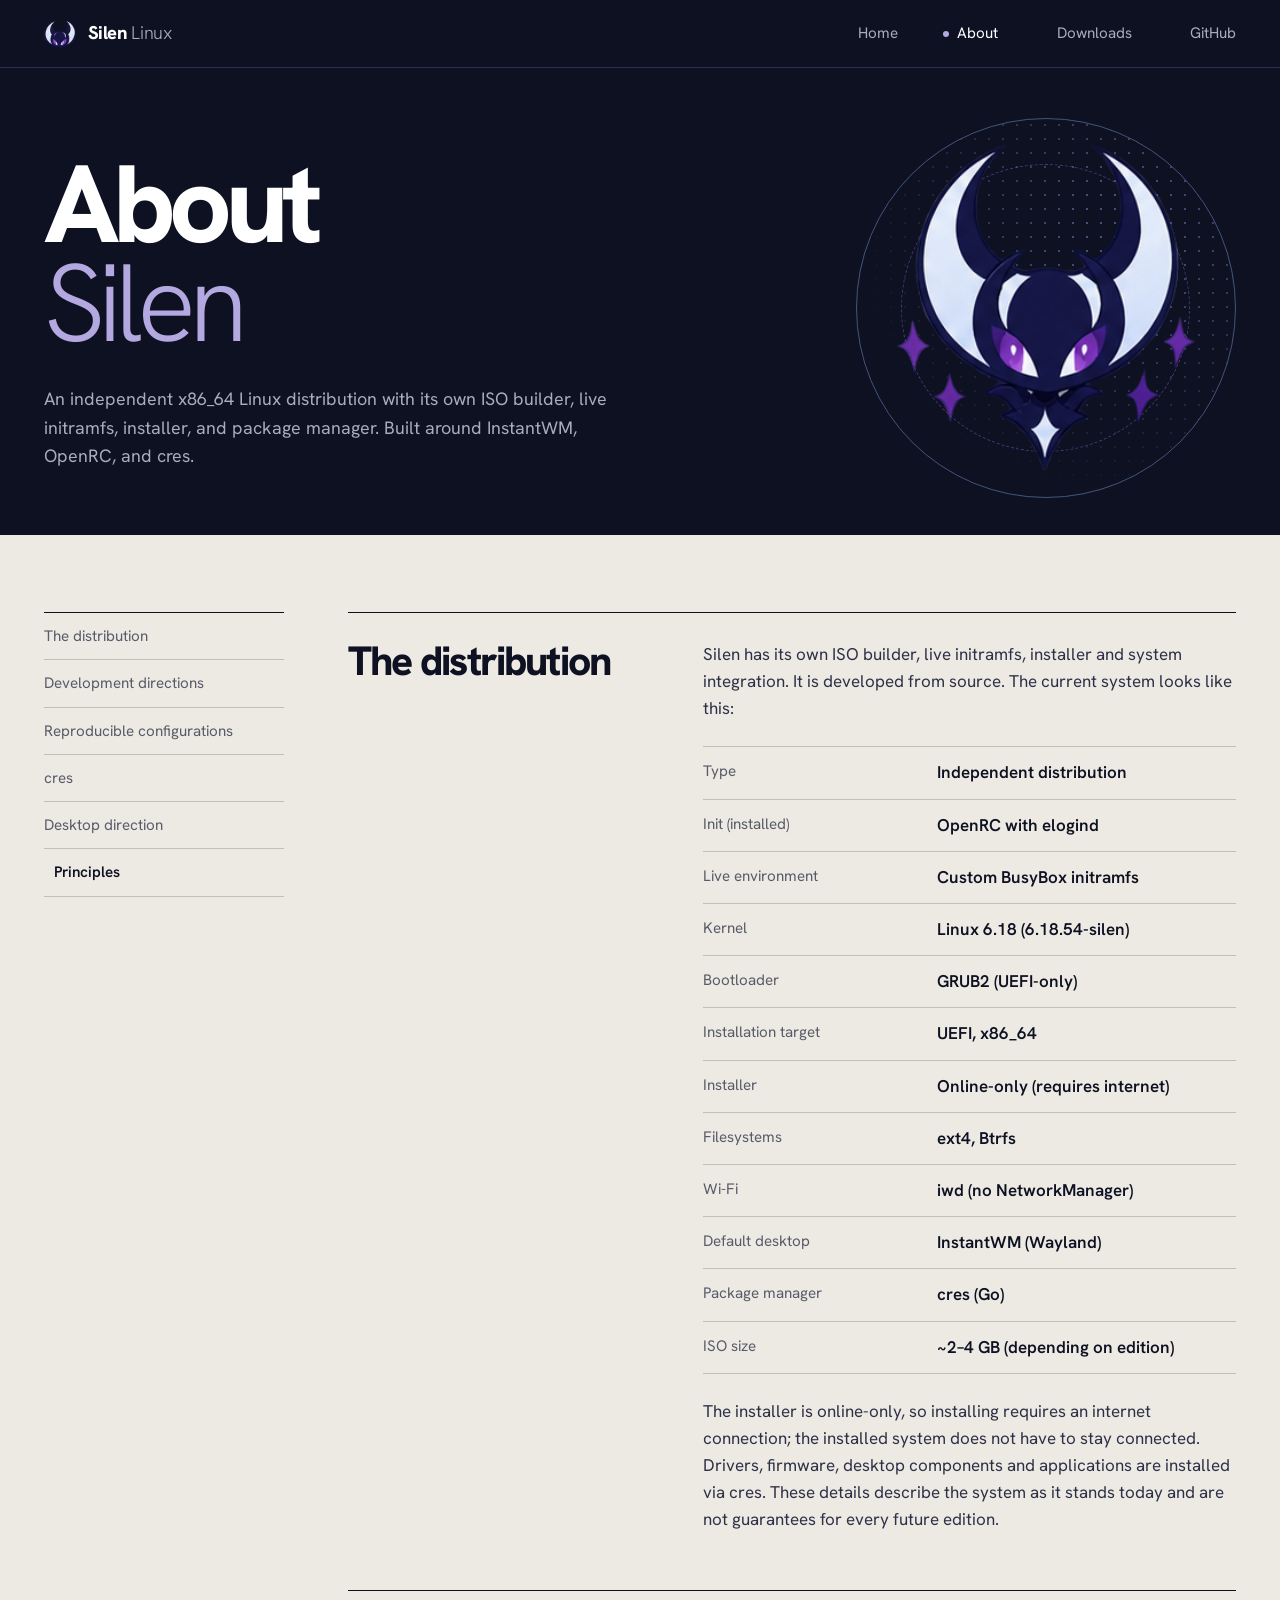
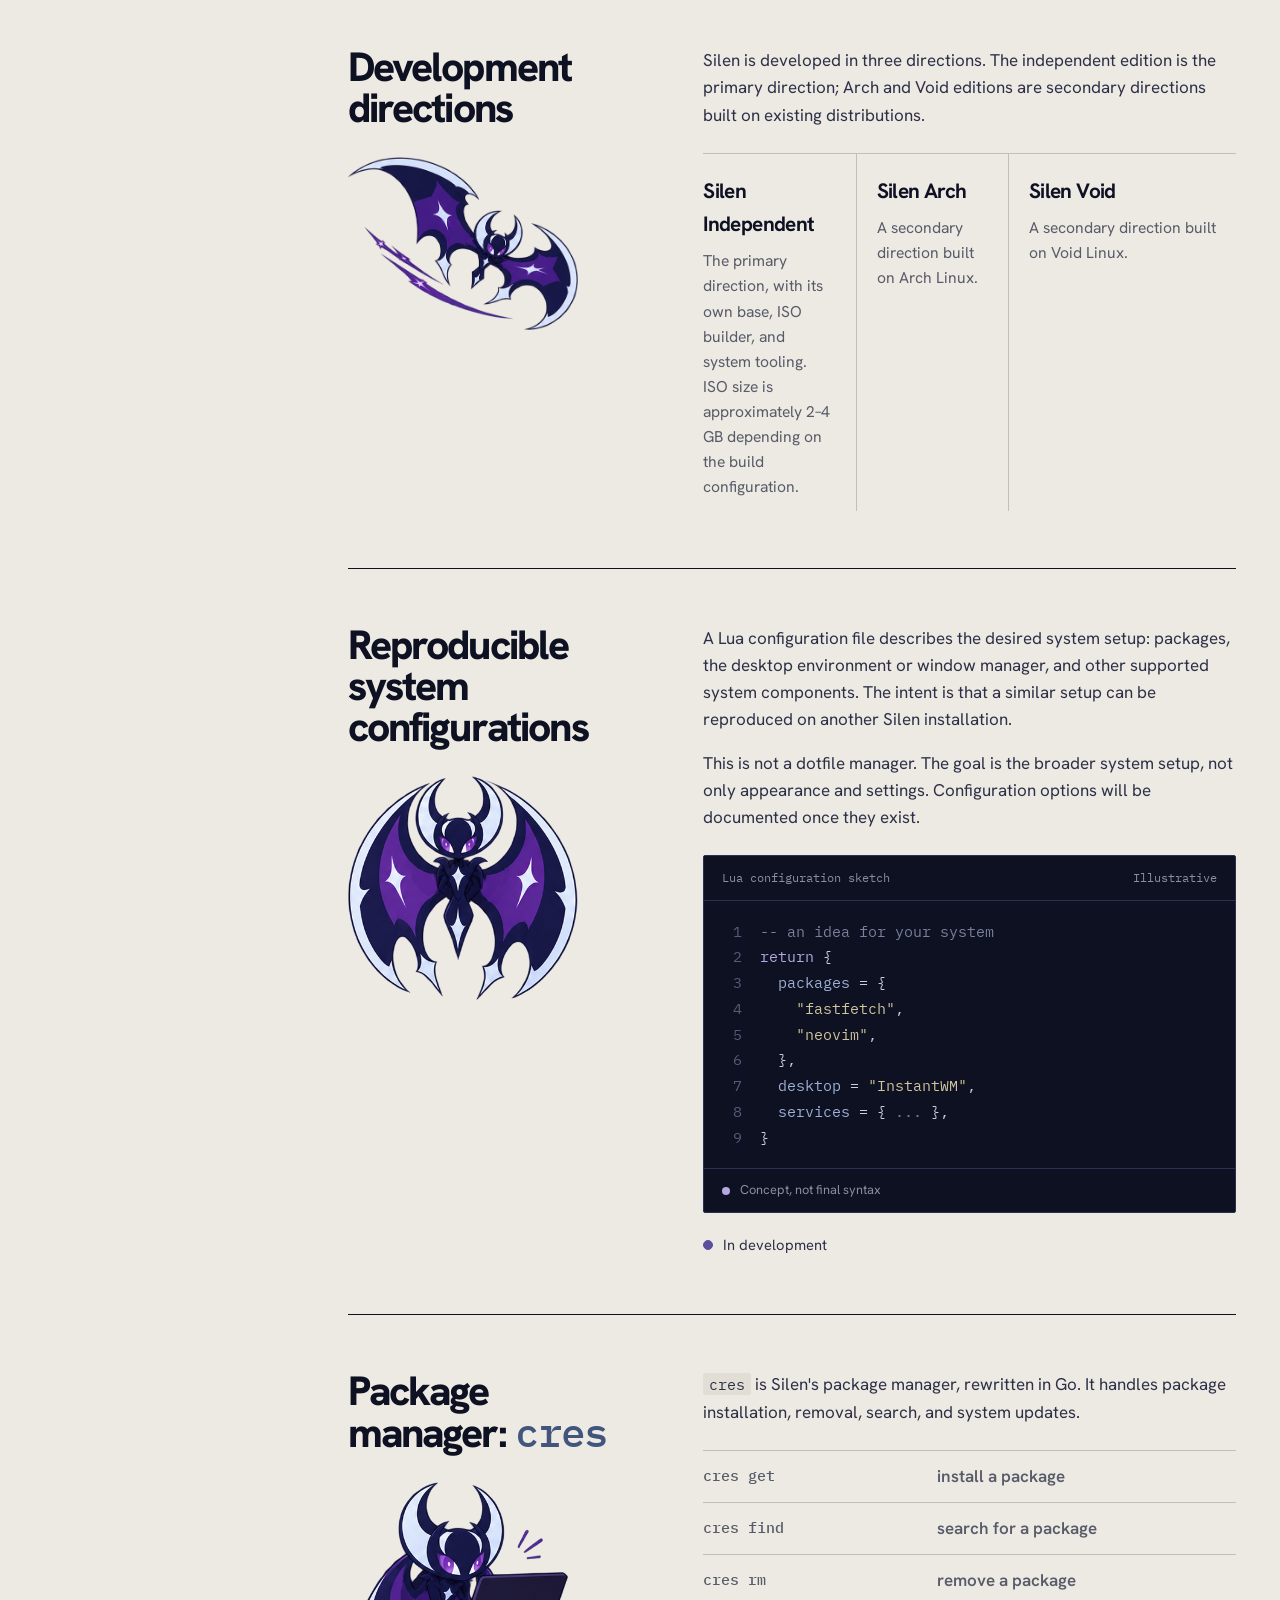
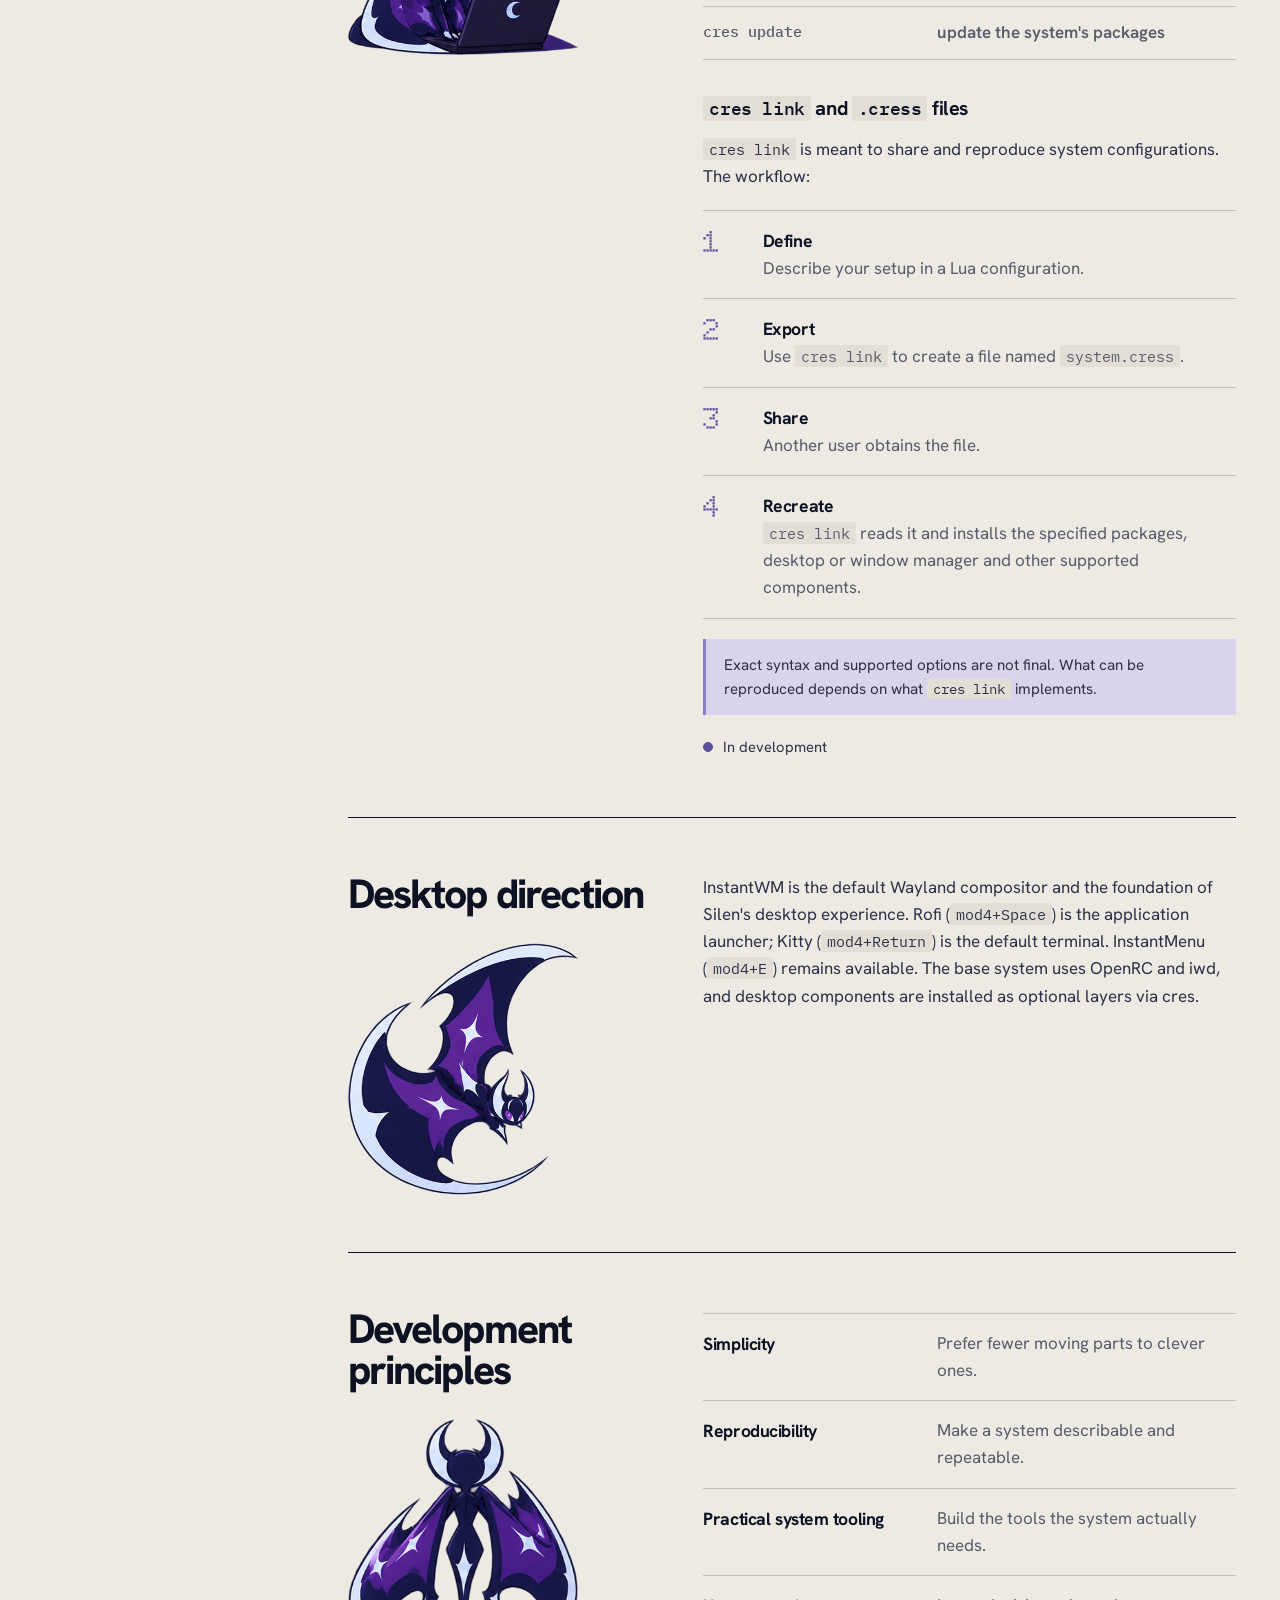
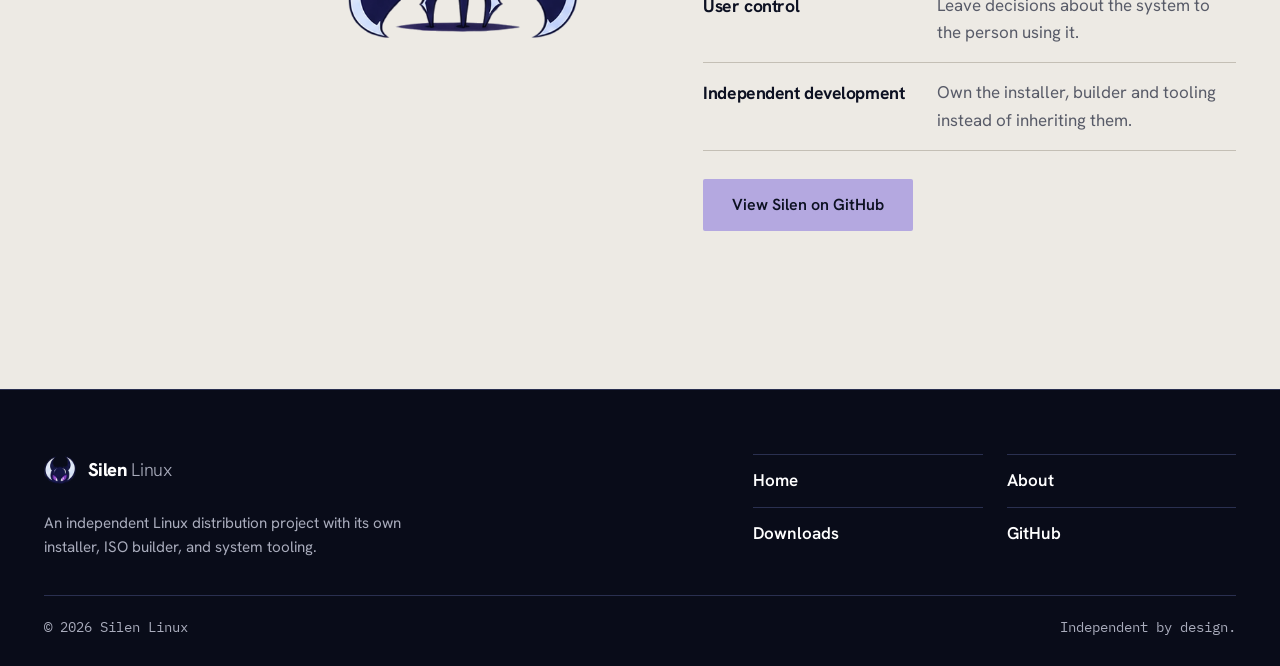
==== commit d9a4dd72: "Update website to accurately reflect Silen Linux current state - Remove outdated 'extremely minimal'" ====
--- a/about.html
+++ b/about.html
@@ -4,7 +4,7 @@
 <meta charset="utf-8">
 <meta name="viewport" content="width=device-width, initial-scale=1">
 <title>About: Silen Linux</title>
-<meta name="description" content="About Silen Linux: an independent distribution with a minimal base, OpenRC, an online installer and the cres package manager.">
+<meta name="description" content="About Silen Linux: an independent x86_64 distribution with its own ISO builder, live initramfs, installer, OpenRC, InstantWM, and the cres package manager.">
 <meta name="theme-color" content="#0d1122">
 <link rel="icon" type="image/png" href="assets/favicon.png">
 <link rel="preload" href="assets/fonts/hanken-grotesk-latin-wght-normal.woff2" as="font" type="font/woff2" crossorigin>
@@ -31,14 +31,14 @@
     <div class="ph-grid">
       <div class="ph-copy">
         <h1>About<span>Silen</span></h1>
-        <p>An independent Linux distribution focused on a minimal system foundation, practical tooling, and a configurable desktop experience.</p>
+        <p>An independent x86_64 Linux distribution with its own ISO builder, live initramfs, installer, and package manager. Built around InstantWM, OpenRC, and cres.</p>
       </div>
       <div class="ph-art"><div class="moon" aria-hidden="true"><span class="moon-dots dotfield"></span><span class="moon-ring"></span><span class="moon-ring r2"></span></div><img src="assets/mascots/head.png" width="260" height="285" alt="Close-up of the Silen mascot surrounded by violet sparkles"></div>
     </div>
   </div>
   <div class="about-layout">
     <nav class="toc" aria-label="On this page">
-      <a href="#distribution">The distribution</a><a href="#directions">Three directions</a><a href="#config">Reproducible configurations</a><a href="#cres">cres</a><a href="#desktop">Desktop direction</a><a href="#principles">Principles</a>
+      <a href="#distribution">The distribution</a><a href="#directions">Development directions</a><a href="#config">Reproducible configurations</a><a href="#cres">cres</a><a href="#desktop">Desktop direction</a><a href="#principles">Principles</a>
     </nav>
     <div class="article">
       <section id="distribution">
@@ -47,26 +47,30 @@
           <p>Silen has its own ISO builder, live initramfs, installer and system integration. It is developed from source. The current system looks like this:</p>
           <ul class="specs">
             <li><span>Type</span><span>Independent distribution</span></li>
-            <li><span>Init (installed)</span><span>OpenRC</span></li>
+            <li><span>Init (installed)</span><span>OpenRC with elogind</span></li>
             <li><span>Live environment</span><span>Custom BusyBox initramfs</span></li>
-            <li><span>Kernel</span><span>Linux 6.18</span></li>
-            <li><span>Bootloader</span><span>GRUB2</span></li>
+            <li><span>Kernel</span><span>Linux 6.18 (6.18.54-silen)</span></li>
+            <li><span>Bootloader</span><span>GRUB2 (UEFI-only)</span></li>
             <li><span>Installation target</span><span>UEFI, x86_64</span></li>
-            <li><span>Installer</span><span>Online-only, in development</span></li>
+            <li><span>Installer</span><span>Online-only (requires internet)</span></li>
             <li><span>Filesystems</span><span>ext4, Btrfs</span></li>
+            <li><span>Wi-Fi</span><span>iwd (no NetworkManager)</span></li>
+            <li><span>Default desktop</span><span>InstantWM (Wayland)</span></li>
+            <li><span>Package manager</span><span>cres (Go)</span></li>
+            <li><span>ISO size</span><span>~2–4 GB (depending on edition)</span></li>
           </ul>
-          <p>The installer is online-only, so installing requires an internet connection; the installed system does not have to stay connected. Drivers, firmware, desktop components and applications are optional additions. These details describe the system as it stands today and are not guarantees for every future edition.</p>
+          <p>The installer is online-only, so installing requires an internet connection; the installed system does not have to stay connected. Drivers, firmware, desktop components and applications are installed via cres. These details describe the system as it stands today and are not guarantees for every future edition.</p>
         </div>
       </section>
 
       <section id="directions">
-        <div class="sec-side"><h2>The three development directions</h2><img class="art" src="assets/mascots/slash.png" width="529" height="398" alt="" loading="lazy"></div>
+        <div class="sec-side"><h2>Development directions</h2><img class="art" src="assets/mascots/slash.png" width="529" height="398" alt="" loading="lazy"></div>
         <div class="sec-body">
-          <p>Silen is developed in three directions. They are directions, not equally mature products, and none is available for download yet.</p>
+          <p>Silen is developed in three directions. The independent edition is the primary direction; Arch and Void editions are secondary directions built on existing distributions.</p>
           <div class="dirs">
-            <div><h3>Silen Arch</h3><p>Based on Arch Linux.</p></div>
-            <div><h3>Silen Void</h3><p>Based on Void Linux.</p></div>
-            <div><h3>Silen Independent</h3><p>The independent direction, with its own base and system tooling.</p></div>
+            <div><h3>Silen Independent</h3><p>The primary direction, with its own base, ISO builder, and system tooling. ISO size is approximately 2–4 GB depending on the build configuration.</p></div>
+            <div><h3>Silen Arch</h3><p>A secondary direction built on Arch Linux.</p></div>
+            <div><h3>Silen Void</h3><p>A secondary direction built on Void Linux.</p></div>
           </div>
         </div>
       </section>
@@ -88,11 +92,11 @@
       <section id="cres">
         <div class="sec-side"><h2>Package manager: <span class="mono">cres</span></h2><img class="art" src="assets/mascots/laptop.png" width="390" height="292" alt="The Silen mascot typing on a laptop" loading="lazy"></div>
         <div class="sec-body">
-          <p><code>cres</code> is Silen's package manager. It is being rewritten in Go, and the rewrite is in development.</p>
+          <p><code>cres</code> is Silen's package manager, rewritten in Go. It handles package installation, removal, search, and system updates.</p>
           <ul class="specs">
-            <li><code>cres get &lt;package&gt;</code><span>install a package</span></li>
-            <li><code>cres find &lt;package&gt;</code><span>search for a package</span></li>
-            <li><code>cres rm &lt;package&gt;</code><span>remove a package</span></li>
+            <li><code>cres get <package></code><span>install a package</span></li>
+            <li><code>cres find <package></code><span>search for a package</span></li>
+            <li><code>cres rm <package></code><span>remove a package</span></li>
             <li><code>cres update</code><span>update the system's packages</span></li>
           </ul>
           <h3><code>cres link</code> and <code>.cress</code> files</h3>
@@ -111,7 +115,7 @@
       <section id="desktop">
         <div class="sec-side"><h2>Desktop direction</h2><img class="art" src="assets/mascots/flying.png" width="411" height="451" alt="The Silen mascot in flight" loading="lazy"></div>
         <div class="sec-body">
-          <p>InstantWM is the default desktop and is intended to be the foundation of Silen's desktop experience. The base system stays minimal, and desktop components remain optional layers on top of it.</p>
+          <p>InstantWM is the default Wayland compositor and the foundation of Silen's desktop experience. Rofi (<code>mod4+Space</code>) is the application launcher; Kitty (<code>mod4+Return</code>) is the default terminal. InstantMenu (<code>mod4+E</code>) remains available. The base system uses OpenRC and iwd, and desktop components are installed as optional layers via cres.</p>
         </div>
       </section>
 
--- a/css/style.css
+++ b/css/style.css
@@ -388,6 +388,8 @@
 .edition .base{color:var(--blue-deep)}
 .edition > p{grid-column:5 / span 3;color:var(--soft-light)}
 .edition .status-label{grid-column:8 / span 2;color:var(--soft-light)}
+.status-label.available{color:var(--lav-deep)}
+.status-label.available::before{background:currentColor}
 .edition .btn{grid-column:10 / span 3;justify-self:end}
 .dl-note{display:grid;grid-template-columns:auto minmax(0,1fr) auto;gap:20px 32px;align-items:center;margin-top:clamp(40px,6vw,88px);padding:24px 0;border-top:1px solid var(--navy);border-bottom:1px solid var(--line-l)}
 .dl-note img{width:96px}
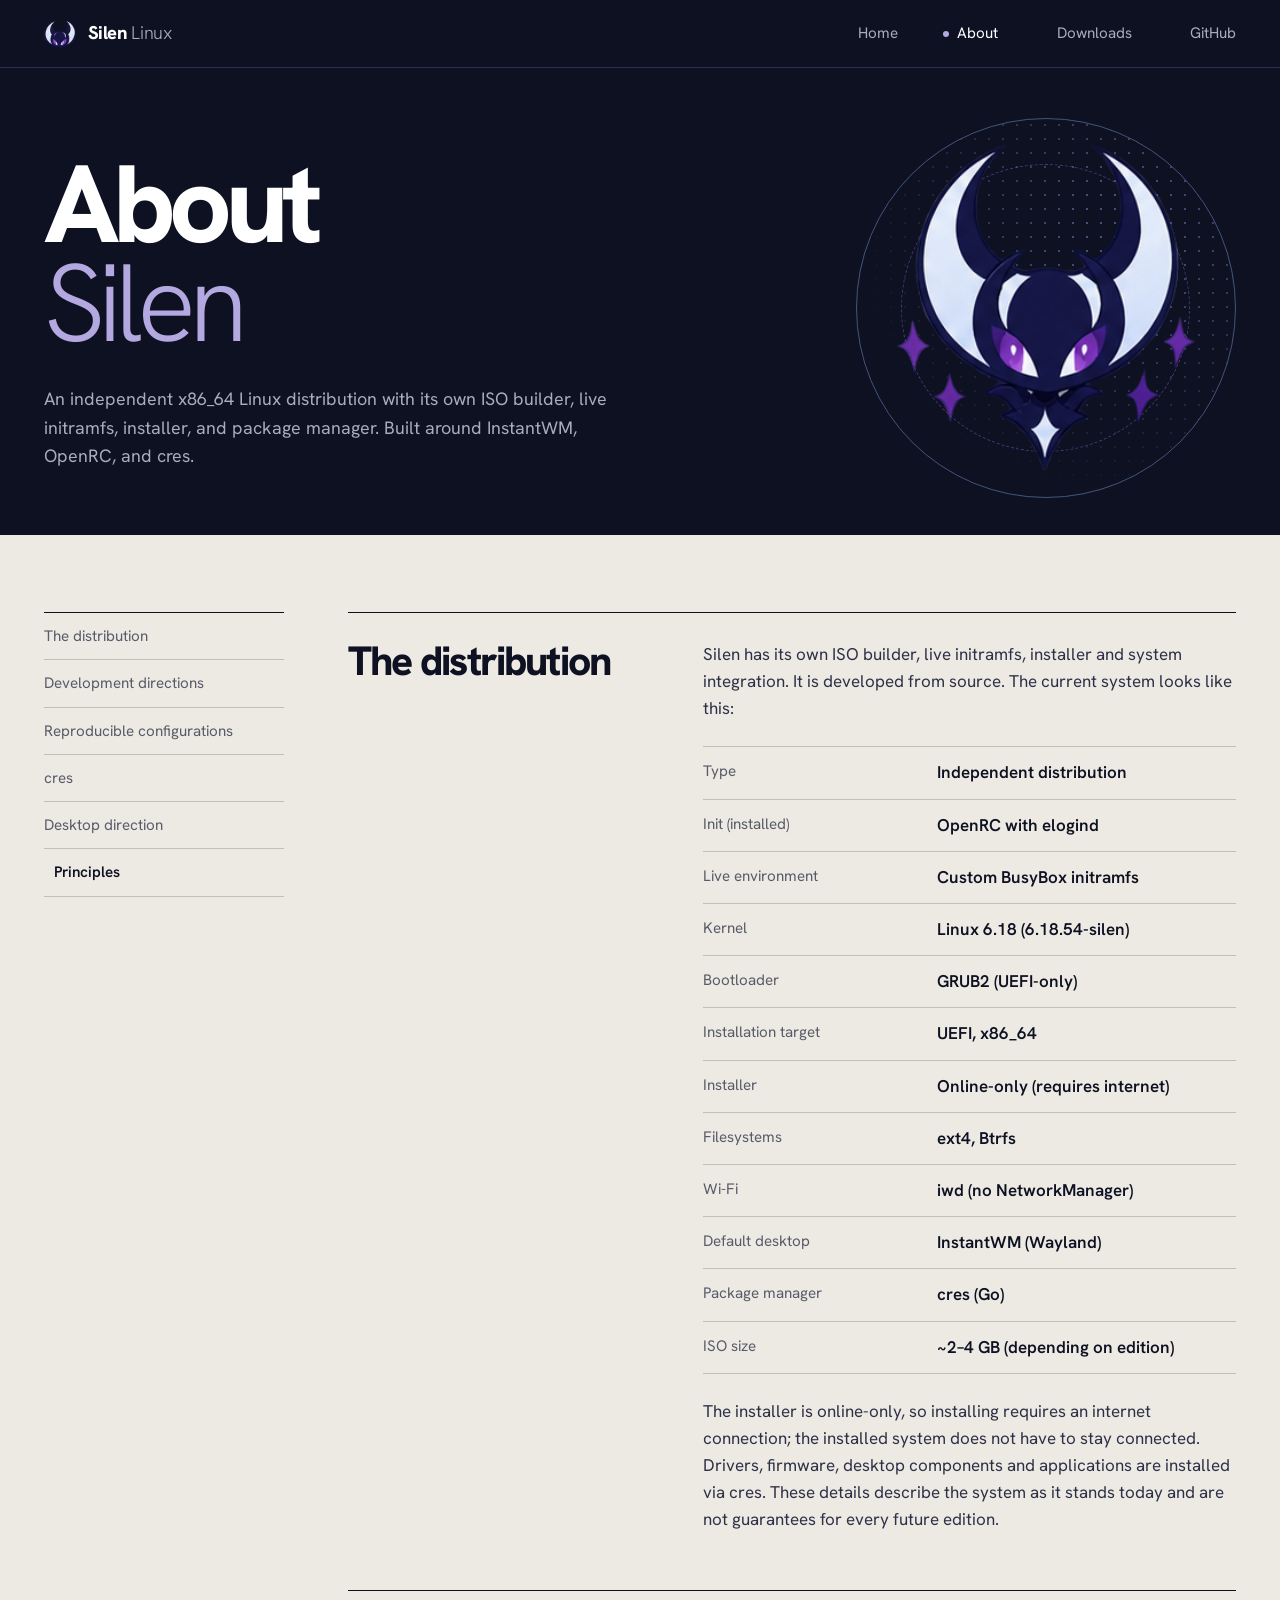
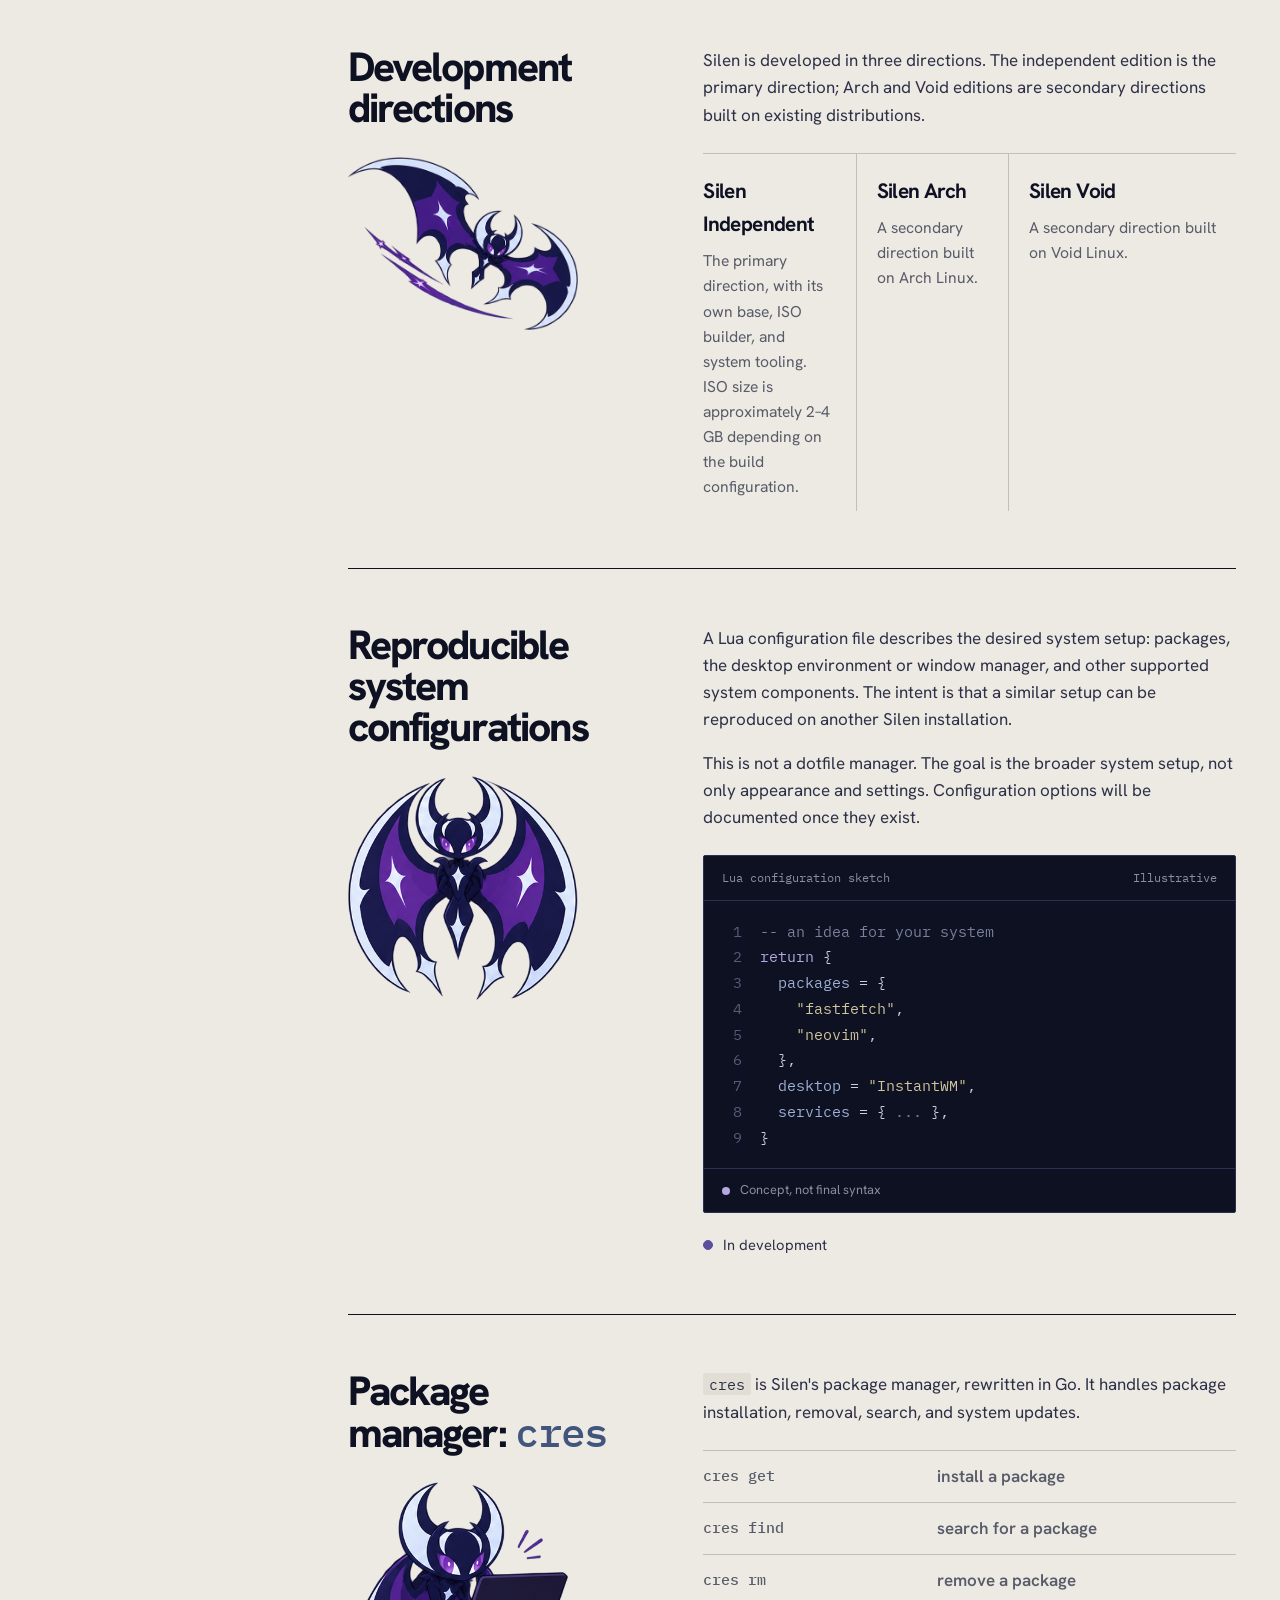
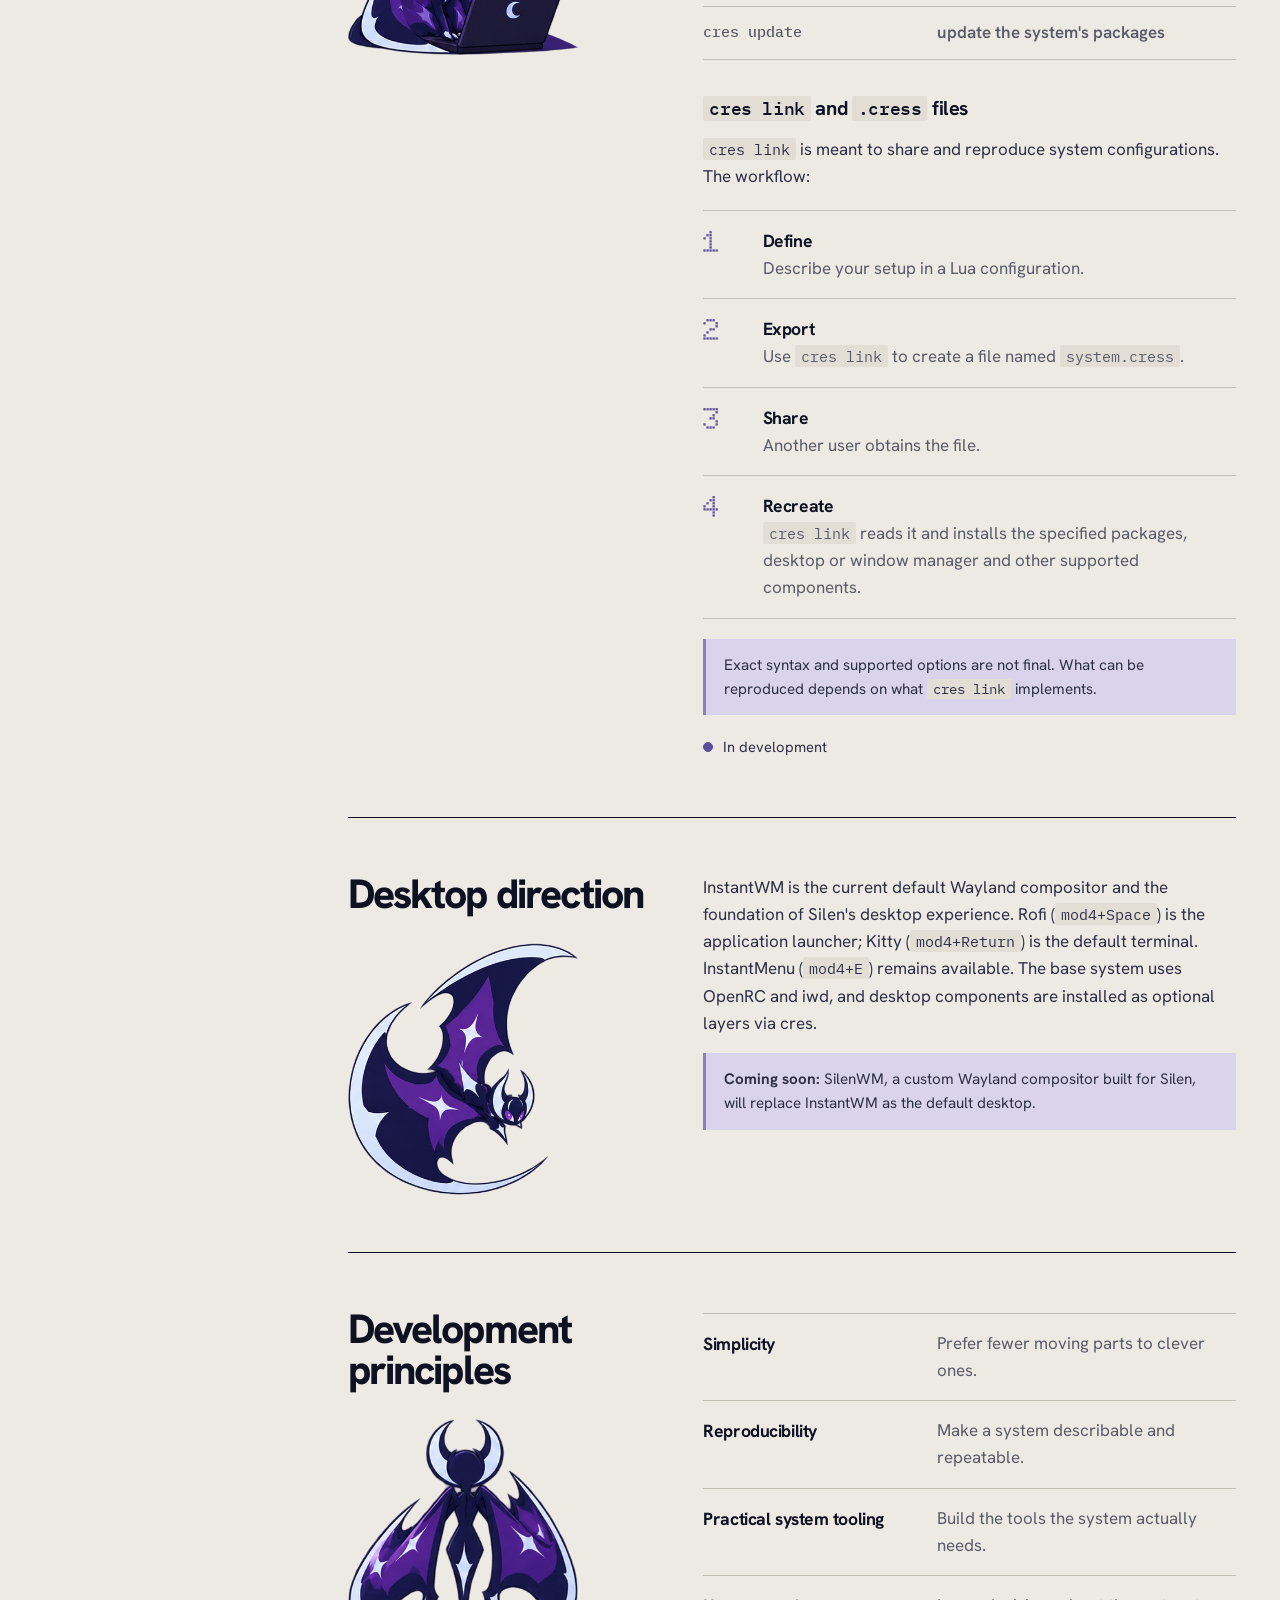
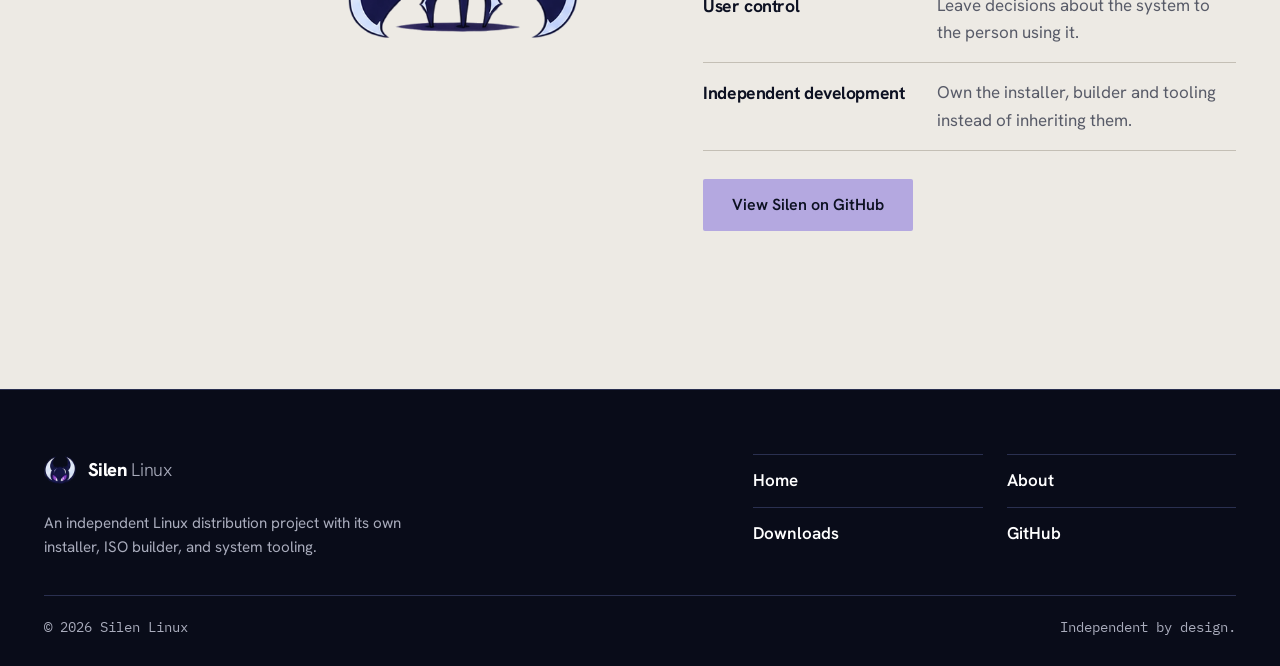
==== commit e5d7b422: "Add SilenWM coming soon notes across website - index.html: desktop section note, layers diagram upda" ====
--- a/about.html
+++ b/about.html
@@ -115,7 +115,8 @@
       <section id="desktop">
         <div class="sec-side"><h2>Desktop direction</h2><img class="art" src="assets/mascots/flying.png" width="411" height="451" alt="The Silen mascot in flight" loading="lazy"></div>
         <div class="sec-body">
-          <p>InstantWM is the default Wayland compositor and the foundation of Silen's desktop experience. Rofi (<code>mod4+Space</code>) is the application launcher; Kitty (<code>mod4+Return</code>) is the default terminal. InstantMenu (<code>mod4+E</code>) remains available. The base system uses OpenRC and iwd, and desktop components are installed as optional layers via cres.</p>
+          <p>InstantWM is the current default Wayland compositor and the foundation of Silen's desktop experience. Rofi (<code>mod4+Space</code>) is the application launcher; Kitty (<code>mod4+Return</code>) is the default terminal. InstantMenu (<code>mod4+E</code>) remains available. The base system uses OpenRC and iwd, and desktop components are installed as optional layers via cres.</p>
+          <p class="note"><strong>Coming soon:</strong> SilenWM, a custom Wayland compositor built for Silen, will replace InstantWM as the default desktop.</p>
         </div>
       </section>
 
